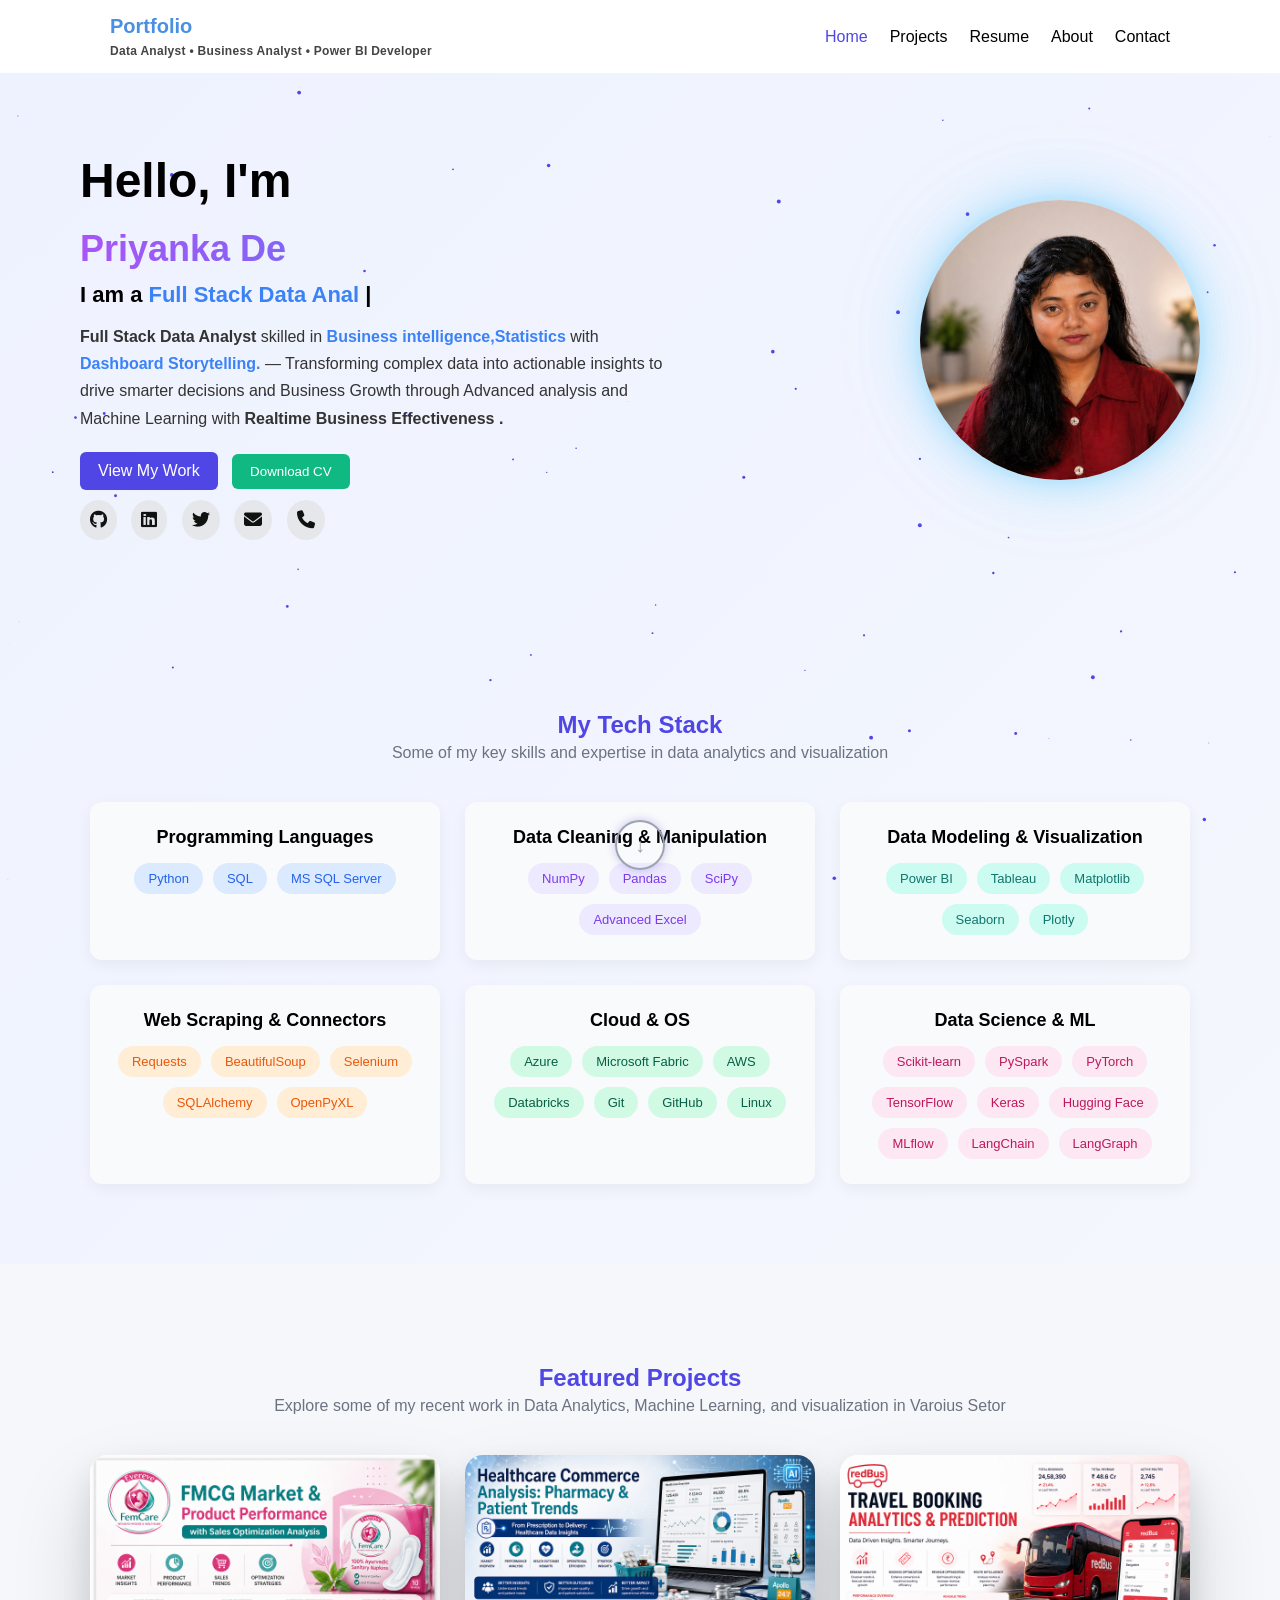
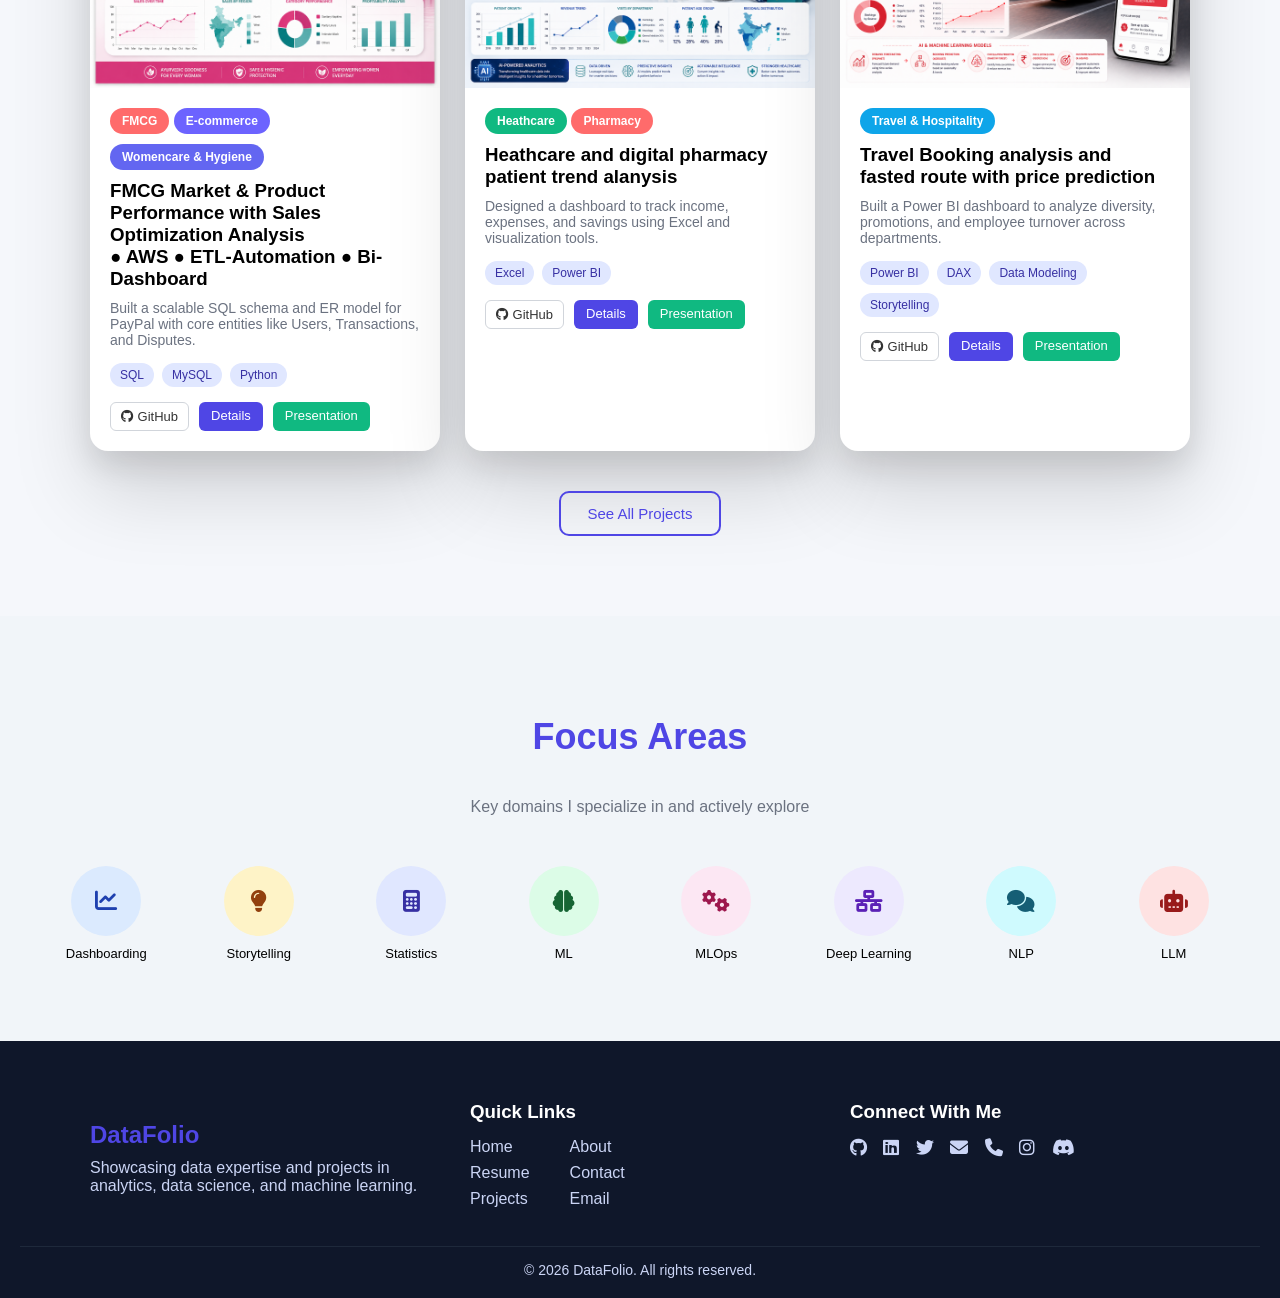
==== index.html @ 26c5b109 "Update index.html" ====
<!DOCTYPE html>
<html lang="en">
<head>
    <meta name="viewport" content="width=device-width, initial-scale=1.0">
    <meta charset="UTF-8">
    <title>Priyanka De-Portfolio | Full Stack Data Scientist</title>
    <link rel="stylesheet" href="css/style.css">
    <link rel="stylesheet" href="https://cdnjs.cloudflare.com/ajax/libs/font-awesome/6.5.0/css/all.min.css">
</head>
<body>
<canvas id="particles"></canvas>
<!-- Navbar -->
<nav>
  <div class="nav-container">
   <div class="logos">
      <h2 class="names">
        <!-- Priyanka De <span class="dash">–</span>  -->
          <span class="portfolio">Portfolio</span>
      </h2>
      <p class="roles">
        <b>Data Analyst • Business Analyst • Power BI Developer</b>
      </p>
    </div>
    <div class="menu-toggle" id="menu-toggle">☰</div>

    <ul>
      <li><a href="index.html">Home</a></li>
      <li><a href="projects.html">Projects</a></li>
      <li><a href="resume.html">Resume</a></li>
      <li><a href="about.html">About</a></li>
      <!-- <li><b>Blog</b></li> -->
      <li><a href="contact.html">Contact</a></li>
    </ul>
  </div>
</nav>

<!-- Hero Section -->
<section class="hero">
    
  <div class="hero-left">

    <h1>Hello, I'm</h1>

    <h2 class="name">Priyanka De</h2>

<h3>
  I am a 
  <span id="typed-role" class="highlight"></span>
  <span class="cursor">|</span>
</h3>

    <p class="desc">
        <strong>Full Stack Data Analyst</strong> skilled in 
        <span class="highlight">Business intelligence,Statistics</span> with 
        <span class="highlight">Dashboard Storytelling.</span> — 
        Transforming complex data into actionable insights to drive smarter decisions and Business Growth
        through Advanced analysis and Machine Learning with 
        <strong>Realtime Business Effectiveness .</strong>
    </p>
 



        <div class="buttons">
            <a href="projects.html" class="btns primary">
              View My Work
            </a>
            <!-- <button class="btn secondary">Contact Me</button> -->
            <button class="btn green">Download CV</button>
        </div>
        <div class="socials">
            <a href="#"><i class="fab fa-github"></i></a>
            <a href="#"><i class="fab fa-linkedin"></i></a>
           <a href="https://twitter.com/yourusername" target="_blank"><i class="fab fa-twitter"></i></a>
              <!-- Email -->
            <a href="mailto:pdecloud98@gmail.com,dataexplorepriyanka@gmail.com"><i class="fas fa-envelope"></i></a>

  <!-- Phone -->
            <a href="tel:+917063257272">
                <i class="fas fa-phone"></i>
            </a>
        </div>
  </div>

    <div class="right">
       <img src="images/ChatGPT Image Apr 22, 2026, 02_42_22 PM.png">
    </div>

</section>
  <a href="#next-section" class="scroll-btn">
    <span class="arrow">&#8595;</span>
  </a>
<section id="next-section">
    <!-- Your content -->
</section>



<section class="tech-section">

<h2 style="text-align: center; margin-bottom: 5px;">
  My Tech Stack
</h2>

<p style="text-align: center; color: #6b7280; margin-top: 0; margin-bottom: 40px;">
  Some of my key skills and expertise in data analytics and visualization
</p>
  <div class="tech-grid">

    <!-- 1 -->
    <div class="tech-card">
      <h3>Programming Languages</h3>
      <div class="tagsz blue">
        <span>Python</span>
        <span>SQL</span>
        <span>MS SQL Server</span>
      </div>
    </div>

    <!-- 2 -->
    <div class="tech-card">
      <h3>Data Cleaning & Manipulation</h3>
      <div class="tagsz purple">
        <span>NumPy</span>
        <span>Pandas</span>
        <span>SciPy</span>
        <span>Advanced Excel</span>
      </div>
    </div>

    <!-- 3 -->
    <div class="tech-card">
      <h3>Data Modeling & Visualization</h3>
      <div class="tagsz teal">
        <span>Power BI</span>
        <span>Tableau</span>
        <span>Matplotlib</span>
        <span>Seaborn</span>
        <span>Plotly</span>
      </div>
    </div>

    <!-- 4 -->
    <div class="tech-card">
      <h3>Web Scraping & Connectors</h3>
      <div class="tagsz orange">
        <span>Requests</span>
        <span>BeautifulSoup</span>
        <span>Selenium</span>
        <span>SQLAlchemy</span>
        <span>OpenPyXL</span>
      </div>
    </div>

    <!-- 5 -->
    <div class="tech-card">
      <h3>Cloud & OS</h3>
      <div class="tagsz cloud-tags">
        <span>Azure</span>
        <span>Microsoft Fabric</span>
        <span>AWS</span>
        <span>Databricks</span>
        <span>Git</span>
        <span>GitHub</span>
        <span>Linux</span>
      </div>
    </div>

    <!-- 6 -->
    <div class="tech-card">
      <h3>Data Science & ML</h3>
      <div class="tagsz pink">
        <span>Scikit-learn</span>
        <span>PySpark</span>
        <span>PyTorch</span>
        <span>TensorFlow</span>
        <span>Keras</span>
        <span>Hugging Face</span>
        <span>MLflow</span>
        <span>LangChain</span>
        <span>LangGraph</span>
      </div>
    </div>

  </div>
</section>

<!-- my projects section -->
<section class="projects">
    <h2 style="text-align: center; margin-bottom: 5px;">
     Featured Projects
    </h2>
    
    <p style="text-align: center; color: #6b7280; margin-top: 0; margin-bottom: 40px;">
      Explore some of my recent work in Data Analytics, Machine Learning, and visualization in Varoius Setor
    </p>

  <div class="project-grid">

    <!-- CARD 1 -->
    <div class="project-card">

      <!-- <img src="images/Project 1.png" alt="Project"> -->
        <div class="project-image">
          <img src="images/Project 1.png" alt="">
        </div>

      <div class="project-content">
           <div class="sector-tag fmcg">FMCG</div>
            <div class="sector-tag ecommerce">E-commerce</div>
              <div class="sector-tag telecom">Womencare & Hygiene</div>
        <h3>FMCG Market & Product Performance with Sales Optimization Analysis<br>● AWS ● ETL-Automation ● Bi-Dashboard </h3>
          

        <p>
          Built a scalable SQL schema and ER model for PayPal with core entities like Users, Transactions, and Disputes.
        </p>

        <div class="tagsS">
          <span>SQL</span>
          <span>MySQL</span>
          <span>Python</span>
        </div>

        <div class="project-buttons">
          <a href="#" class="btn-outline"><i class="fab fa-github"></i> GitHub</a>
          <a href="javascript:void(0)" 
               class="btn-primary"
               onclick="openModal(
                 'FMCG Market & Product Performance with Sales Optimization Analysis',
                 'images/Project 1.png',
                 'This Power BI dashboard analyzes workforce diversity, promotion trends, and turnover rates across departments, job levels, and gender groups. By visualizing key HR metrics, it enables leadership to uncover inclusion gaps, monitor progress, and make data-driven decisions. The dashboard supported strategic planning by identifying underrepresented groups and highlighting disparities in advancement and retention.',
                 ['SQL','MySQL','Python','Power BI','AWS'],
                 'https://github.com/yourlink',
                 'https://your-presentation-link'
               )">
               Details
          </a>
          <a href="#" class="btn-presentation">Presentation</a>
        </div>

      </div>
    </div>

    <!-- CARD 2 -->
    <div class="project-card">

      <!-- <img src="images/Project2.png" alt="Project"> -->
        <div class="project-image">
          <img src="images/Project2.png" alt="">
        </div>

      <div class="project-content">
           <div class="sector-tag healthcare">Heathcare</div>
              <div class="sector-tag fmcg">Pharmacy</div>
        <h3>Heathcare and digital pharmacy patient trend alanysis </h3>

        <p>
          Designed a dashboard to track income, expenses, and savings using Excel and visualization tools.
        </p>

        <div class="tagsS">
          <span>Excel</span>
          <span>Power BI</span>
        </div>

        <div class="project-buttons">
          <a href="#" class="btn-outline"><i class="fab fa-github"></i> GitHub</a>
            <a href="javascript:void(0)" 
               class="btn-primary"
               onclick="openModal(
                 'Heathcare and digital pharmacy patient trend alanysis ',
                 'images/Project2.png',
                 'This Power BI dashboard analyzes workforce diversity, promotion trends, and turnover rates across departments, job levels, and gender groups. By visualizing key HR metrics, it enables leadership to uncover inclusion gaps, monitor progress, and make data-driven decisions. The dashboard supported strategic planning by identifying underrepresented groups and highlighting disparities in advancement and retention.',
                 ['SQL','MySQL','Python','Power BI','AWS'],
                 'https://github.com/yourlink',
                 'https://your-presentation-link'
               )">
               Details
          </a>
          <a href="#" class="btn-presentation">Presentation</a>
        </div>

      </div>
    </div>
      <!-- ---Card-3---- -->
    <div class="project-card">

          <img src="images/project3.png" alt="HR Dashboard">

      <div class="project-content">
           <div class="sector-tag travel">Travel & Hospitality</div>
        <h3>Travel Booking analysis and fasted route with price prediction</h3>

        <p>
          Built a Power BI dashboard to analyze diversity, promotions, and employee turnover across departments.
        </p>

        <div class="tagsS">
          <span>Power BI</span>
          <span>DAX</span>
          <span>Data Modeling</span>
          <span>Storytelling</span>
        </div>

        <div class="project-buttons">
          <a href="#" class="btn-outline">
            <i class="fab fa-github"></i> GitHub
          </a>

            <a href="javascript:void(0)" 
               class="btn-primary"
               onclick="openModal(
                 'Travel Booking analysis and fasted route with price prediction',
                 'images/project3.png',
                 'This Power BI dashboard analyzes workforce diversity, promotion trends, and turnover rates across departments, job levels, and gender groups. By visualizing key HR metrics, it enables leadership to uncover inclusion gaps, monitor progress, and make data-driven decisions. The dashboard supported strategic planning by identifying underrepresented groups and highlighting disparities in advancement and retention.',
                 ['SQL','MySQL','Python','Power BI','AWS'],
                 'https://github.com/yourlink',
                 'https://your-presentation-link'
               )">
               Details
          </a>

          <a href="#" class="btn-presentation">
            Presentation
          </a>
        </div>

      </div>
    </div>
      <!-- ---CARD-4--- -->
  </div>
    <div class="see-all-container">
        <a href="projects.html" class="see-all-btn">
            See All Projects
        </a>
    </div>
</section>

<!-- INTEREST -->
<section class="focus">

  <h2 class="section-title">Focus Areas</h2>
  <p class="section-subtitle">
    Key domains I specialize in and actively explore
  </p>

  <div class="focus-grid">

    <div class="focus-item">
      <div class="circle c1"><i class="fas fa-chart-line"></i></div>
      <p>Dashboarding</p>
    </div>

    <div class="focus-item">
      <div class="circle c2"><i class="fas fa-lightbulb"></i></div>
      <p>Storytelling</p>
    </div>

    <div class="focus-item">
      <div class="circle c3"><i class="fas fa-calculator"></i></div>
      <p>Statistics</p>
    </div>

    <div class="focus-item">
      <div class="circle c4"><i class="fas fa-brain"></i></div>
      <p>ML</p>
    </div>

    <div class="focus-item">
      <div class="circle c5"><i class="fas fa-gears"></i></div>
      <p>MLOps</p>
    </div>

    <div class="focus-item">
      <div class="circle c6"><i class="fas fa-network-wired"></i></div>
      <p>Deep Learning</p>
    </div>

    <div class="focus-item">
      <div class="circle c7"><i class="fas fa-comments"></i></div>
      <p>NLP</p>
    </div>

    <div class="focus-item">
      <div class="circle c8"><i class="fas fa-robot"></i></div>
      <p>LLM</p>
    </div>

  </div>

</section>


<!-- footer -->
<footer class="footer">

  <div class="footer-container">

    <!-- LEFT -->
    <div class="footer-col">
      <h2 class="logo">DataFolio</h2>
      <p>
        Showcasing data expertise and projects in analytics,
        data science, and machine learning.
      </p>
    </div>

    <!-- MIDDLE (TWO-COLUMN QUICK LINKS) -->
    <div class="footer-col">
      <h3>Quick Links</h3>

      <div class="quick-grid">
        <!-- Column 1 -->
        <ul>
          <li><a href="index.html">Home</a></li>
          <li><a href="resume.html">Resume</a></li>
          <li><a href="projects.html">Projects</a></li>
        </ul>

        <!-- Column 2 -->
        <ul>
          <li><a href="about.html">About</a></li>
          <li><a href="contact.html">Contact</a></li>

          <!-- EMAIL (opens Gmail in browser) -->
          <li>
            <a href="https://mail.google.com/mail/?view=cm&to=pdecloud98@gmail.com,dataexplorepriyanka@gmail.com&su=Portfolio%20Inquiry&body=Hi%20Priyanka,"
               target="_blank">
              Email
            </a>
          </li>
        </ul>
      </div>
    </div>

    <!-- RIGHT -->
    <div class="footer-col">
      <h3>Connect With Me</h3>

      <div class="footer-socials">
        <a href="https://github.com/data98priyanka" target="_blank"><i class="fab fa-github"></i></a>
        <a href="https://www.linkedin.com/in/priyanka-de-711555289/" target="_blank"><i class="fab fa-linkedin"></i></a>
        <a href="#"><i class="fab fa-twitter"></i></a>

        <!-- Gmail (browser compose) -->
      <a href="mailto:pdecloud98@gmail.com,dataexplorepriyanka@gmail.com"><i class="fas fa-envelope"></i></a>

        <!-- Phone -->
        <a href="tel:+917063257272"><i class="fas fa-phone"></i></a>

        <a href="https://www.instagram.com/pdecloud98/" target="_blank"><i class="fab fa-instagram"></i></a>
        <a href="priyankade._51838" target="_blank"><i class="fab fa-discord"></i></a>
      </div>
    </div>

  </div>

  <div class="footer-bottom">
    <p>© 2026 DataFolio. All rights reserved.</p>
  </div>

</footer>
<!-- details section button connect -->
    <!-- PROJECT MODAL -->
<div id="projectModal" class="modal">

  <div class="modal-content">

    <div class="modal-header">
      <h2 id="modal-title">Project Title</h2>
      <button class="close-btn" onclick="closeModal()">×</button>
    </div>

    <img id="modal-image" src="" alt="project">

    <p id="modal-desc"></p>

    <h4>Technologies Used:</h4>
    <div id="modal-tech"></div>

    <div class="modal-buttons">
      <a id="modal-github" target="_blank" class="btn">GitHub</a>
      <a id="modal-presentation" target="_blank" class="btn green">Presentation</a>
    </div>

  </div>

</div>

    
<script src="js/script.js"></script>
</body>
</html>
---- css/style.css ----
body {
    margin: 0;
    font-family: Arial;
    background: #f5f7fb;
}

/* Navbar */
nav {
    width: 100%;
    background: white;
}

.nav-container {
    display: flex;
    align-items: center;
    justify-content: space-between;
    max-width: 1100px;
    margin: auto;
    padding: 15px 20px;
}

nav ul {
    display: flex;
    list-style: none;
    gap: 22px;
}

.logo {
    color: #4f46e5;
    font-weight: bold;
    margin-right: 30px; /* bring menu closer */
}
.roles {
  margin: 0;
  /* margin-top: 4px; */

  font-size: 12px;     /* bigger */
  color: #444;         /* darker than before */
  font-weight: 500;    /* slightly bold */

  letter-spacing: 0.3px;
}
.names {
  margin: 0;
  margin-bottom: 2px; 
  font-size: 20px;
  font-weight: 700;
  color: #0A66C2; /* LinkedIn-style professional blue */
}
.portfolio {
  color: #4A90E2;   /* lighter blue */
  font-weight: 700;
}
.dash {
  color: #999;
}

.logos {
  display: flex;
  flex-direction: column;
  justify-content: center;
  gap: 4px;
}
/* Hero */
.hero {
    display: flex;
    justify-content: space-between;
    align-items: center;
    padding: 80px;
}

/* Left */
.left h1 {
    font-size: 40px;
}

.name {
    color: #4f46e5;
}

.left p {
    max-width: 400px;
    color: gray;
}

/* Buttons */
.buttons {
    margin-top: 20px;
}

.btn {
    padding: 10px 18px;
    border-radius: 6px;
    border: none;
    margin-right: 10px;
    cursor: pointer;
}

.primary {
    background: #4f46e5;
    color: white;
}
.btns {
    padding: 10px 18px;
    border-radius: 6px;
    border: none;
    margin-right: 10px;
    cursor: pointer;
    text-decoration: none;   /* 🔥 remove underline */
    display: inline-block;
}

.primary {
    background: #4f46e5;
    color: white;
}
.secondary {
    border: 1px solid #4f46e5;
    background: transparent;
}

.green {
    background: #10b981;
    color: white;
}

/* Right Image */
.right img {
    width: 280px;
    border-radius: 50%;
    box-shadow:
        0 0 20px rgba(56, 189, 248, 0.25),
        0 0 40px rgba(56, 189, 248, 0.2),
        0 0 70px rgba(56, 189, 248, 0.15),
        0 0 100px rgba(56, 189, 248, 0.1);
}
/* RESPONSIVE */
@media (max-width: 768px) {
    .hero {
        flex-direction: column;
        text-align: center;
        padding: 40px;
    }

    .right img {
        width: 60px;
        margin-top: 30px;
    }

    nav {
        flex-direction: column;
        align-items: center;
    }

    nav ul {
        flex-wrap: wrap;
        justify-content: center;
    }
}
.socials {
    margin-top: 20px;
}

.socials a {
    margin-right: 10px;
    font-size: 18px;
    padding: 10px;
    border-radius: 50%;
    background: #e5e7eb;
    color: #333;
    transition: 0.3s;
}

.socials a:hover {
    background: #4f46e5;
    color: white;
}
/* Scroll Button */
.scroll-btn {
    position: absolute;
    bottom: 30px;
    left: 50%;
    transform: translateX(-50%);
    width: 50px;
    height: 50px;
    border: 2px solid #9ca3af;
    border-radius: 50%;
    display: flex;
    align-items: center;
    justify-content: center;
    text-decoration: none;
}

/* Arrow */
.arrow {
    font-size: 20px;
    color: #9ca3af;
    animation: bounce 1.5s infinite;
}

/* Bounce Animation */
@keyframes bounce {
    0%, 100% {
        transform: translateY(0);
    }
    50% {
        transform: translateY(8px);
    }
}

/* Hover Effect (Premium Touch) */
.scroll-btn:hover {
    border-color: #4f46e5;
}

.scroll-btn:hover .arrow {
    color: #4f46e5;
}
html {
    scroll-behavior: smooth;
}
.scroll-btn {
    box-shadow: 0 0 10px rgba(79, 70, 229, 0.3);
}

.scroll-btn:hover {
    box-shadow: 0 0 20px rgba(79, 70, 229, 0.7);
}
#particles {
    position: fixed;
    width: 100%;
    height: 100%;
    z-index: -1;
    top: 0;
    left: 0;
}
/* .right img {
    width: 280px;
    border-radius: 50%;
    box-shadow: 
        0 0 20px #4f46e5,
        0 0 40px #4f46e5,
        0 0 60px #4f46e5;
    transition: 0.3s;
} */

.right img:hover {
    transform: scale(1.05);
}
/* nav ul li {
    cursor: pointer;
    position: relative;
}

nav ul li:hover {
    color: #4f46e5;
}

nav ul li::after {
    content: "";
    position: absolute;
    width: 0;
    height: 2px;
    background: #4f46e5;
    bottom: -5px;
    left: 0;
    transition: 0.3s;
}

nav ul li:hover::after {
    width: 100%;
} */


/* RESET LINK STYLE */
nav ul li a {
    text-decoration: none;   /* remove underline */
    color: black;            /* default black */
    font-weight: 500;
    transition: 0.3s;
    position: relative;
}

/* HOVER COLOR */
nav ul li a:hover {
    color: #4f46e5;
}

/* UNDERLINE ANIMATION */
nav ul li a::after {
    content: "";
    position: absolute;
    width: 0;
    height: 2px;
    background: #4f46e5;
    bottom: -5px;
    left: 0;
    transition: 0.3s;
}

nav ul li a:hover::after {
    width: 100%;
}
nav ul li a.active {
    color: #4f46e5;
}




.highlight {
    color: #4f46e5;
    font-weight: bold;
}



.hero-left {
    max-width: 600px;
    font-family: 'Poppins', sans-serif;
}

/* Hello text */
.hero-left h1 {
    font-size: 48px;
    font-weight: 700;
    margin-bottom: 8px;
}

/* Name Gradient */
.name {
    font-size: 36px;
    font-weight: 700;
    background: linear-gradient(90deg, #a855f7, #3b82f6);
    -webkit-background-clip: text;
    -webkit-text-fill-color: transparent;
    margin-bottom: 12px;
}

/* Typing line */
.hero-left h3 {
    font-size: 22px;
   margin-top: 4px;
}

/* Highlight text */
.highlight {
    color: #3b82f6;
    font-weight: 600;
}

/* Description */
.desc {
    margin-top: 15px;
    line-height: 1.7;
    color: #333;
}

/* Skills line */
.skills {
    margin-top: 15px;
    color: #22d3ee;
    font-weight: 600;
}
/* Scroll Button */
.scroll-btn {
    position: absolute;
    bottom: 30px;
    left: 50%;
    transform: translateX(-50%);
    width: 50px;
    height: 50px;
    border: 2px solid #9ca3af;
    border-radius: 50%;
    display: flex;
    align-items: center;
    justify-content: center;
    text-decoration: none;
}

/* Arrow */
.arrow {
    font-size: 20px;
    color: #9ca3af;
    animation: bounce 1.5s infinite;
}

/* Bounce Animation */
@keyframes bounce {
    0%, 100% {
        transform: translateY(0);
    }
    50% {
        transform: translateY(8px);
    }
}

/* Hover Effect (Premium Touch) */
.scroll-btn:hover {
    border-color: #4f46e5;
}

.scroll-btn:hover .arrow {
    color: #4f46e5;
}
html {
    scroll-behavior: smooth;
}
.scroll-btn {
    box-shadow: 0 0 10px rgba(79, 70, 229, 0.3);
}

.scroll-btn:hover {
    box-shadow: 0 0 20px rgba(79, 70, 229, 0.7);
}





.menu-toggle {
    display: none;
    font-size: 24px;
    cursor: pointer;
}
@media (max-width: 768px) {

    nav {
        justify-content: space-between;
    }

    nav ul {
        position: absolute;
        top: 60px;
        right: 0;
        background: white;
        flex-direction: column;
        width: 200px;
        display: none;
        padding: 20px;
        box-shadow: 0 5px 15px rgba(0,0,0,0.1);
    }

    nav ul.active {
        display: flex;
    }

    .menu-toggle {
        display: block;
    }
}

/* responsive page  */
@media (max-width: 768px) {
    .scroll-btn {
        display: none;
    }
}
@media (max-width: 768px) {
    .right img {
        width: 180px;   /* bigger */
        margin: 20px auto;
        display: block;
    }
}
@media (max-width: 768px) {
    .hero {
        flex-direction: column;
    }

    .right {
        order: -1;   /* THIS moves image to top */
    }
}
@media (max-width: 768px) {
    .hero-left {
        text-align: center;
    }
}


/* my tech stack section */

.tech-section {
    padding: 80px 20px;
    text-align: center;
}

.tech-title {
    font-size: 32px;
    font-weight: 700;
    margin-bottom: 40px;
}

/* GRID */
.tech-grid {
    display: grid;
    grid-template-columns: repeat(3, 1fr);
    gap: 25px;
    max-width: 1100px;
    margin: auto;
}

/* CARD */
.tech-card {
    background: #f9fafb;
    padding: 25px;
    border-radius: 12px;
    text-align: center;
    box-shadow: 0 5px 15px rgba(0,0,0,0.05);
}

.tech-card h3 {
    margin-bottom: 15px;
    font-size: 18px;
}

/* TAGS */
/* TAG CONTAINER */
.tagsz {
    display: flex;
    flex-wrap: wrap;
    gap: 10px;
    justify-content: center;   /* center align */
}

/* TAG ITEM (THIS IS THE MAIN FIX) */
.tagsz span {
    display: inline-block;     /* IMPORTANT */
    padding: 8px 14px;         /* better size */
    border-radius: 50px;       /* pill shape */
    font-size: 13px;
    font-weight: 500;
    white-space: nowrap;       /* prevent breaking */
    transition: 0.2s ease;
}

/* HOVER EFFECT (premium feel) */
.tagsz span:hover {
    transform: translateY(-2px);
}
.tagsz.blue span { background: #dbeafe; color: #2563eb; }
.tagsz.purple span { background: #ede9fe; color: #7c3aed; }
.tagsz.teal span { background: #ccfbf1; color: #0f766e; }
.tagsz.orange span { background: #ffedd5; color: #ea580c; }
.tagsz.pink span { background: #fce7f3; color: #be185d; }
.tagsz.cloud-tags span { background: #d1fae5; color: #065f46; }

/* RESPONSIVE */
@media (max-width: 992px) {
    .tech-grid {
        grid-template-columns: repeat(2, 1fr);
    }
}

@media (max-width: 600px) {
    .tech-grid {
        grid-template-columns: 1fr;
    }

    .tech-card {
        text-align: center;
    }
}





/* project section */
.projects {
    padding: 80px 20px;
    background: #f5f7fb;
}

.project-grid {
    display: grid;
    grid-template-columns: repeat(3, 1fr);
    row-gap: 40px;       /* vertical space */
    column-gap: 25px;    /* horizontal space */
    max-width: 1100px;
    margin: auto;
}

/* CARD */
.project-card {
    background: white;
    /* border-radius: 12px; */
    border-radius: 18px; /* smoother & modern */
       /* box-shadow:
        0 12px 25px rgba(0, 0, 0, 0.08),
        0 30px 60px rgba(0, 0, 0, 0.12); */
      box-shadow:
        0 15px 30px rgba(0, 0, 0, 0.10),
        0 40px 80px rgba(0, 0, 0, 0.15);

    transition: all 0.3s ease;
}

.project-card:hover {
    transform: translateY(-6px);
}

/* IMAGE */
/* .project-card img {
    width: 100%;
    height: 180px;
    object-fit: cover;
} */
/* .project-card img {
    width: 100%;
    height: auto;
    object-fit: contain;
    background: #fff;
} */
.project-card img {
    width: 100%;
    height: auto;
    display: block;
       border-top-left-radius: 18px;
    border-top-right-radius: 18px;
}
/* .project-image {
    width: 100%;
    height: 200px;
    display: flex;
    align-items: center;
    justify-content: center;
    background: #f9fafb;
}

.project-image img {
    max-width: 100%;
    max-height: 100%;
    object-fit: contain;
} */
.project-image {
    width: 100%;
}

.project-image img {
    width: 100%;
    height: auto;
    display: block;
}

/* CONTENT */
.project-content {
    padding: 20px;
}

.project-content h3 {
    margin-bottom: 10px;
}

.project-content p {
    font-size: 14px;
    color: #6b7280;
    margin-bottom: 15px;
}

/* TAGS */
.tagsS {
    display: flex;
    flex-wrap: wrap;
    gap: 8px;
    margin-bottom: 15px;
}

.tagsS span {
    background: #e0e7ff;
    color: #3730a3;
    padding: 5px 10px;
    border-radius: 12px;
    font-size: 12px;
}

/* BUTTONS */
.project-buttons {
    display: flex;
    gap: 10px;
}

/* GitHub */
.btn-outline {
    border: 1px solid #d1d5db;
    padding: 6px 10px;
    border-radius: 6px;
    font-size: 13px;
    text-decoration: none;
    color: #333;
}

/* Details */
.btn-primary {
    background: #4f46e5;
    color: white;
    padding: 6px 12px;
    border-radius: 6px;
    font-size: 13px;
    text-decoration: none;
}

/* Presentation */
.btn-presentation {
    background: #10b981;
    color: white;
    padding: 6px 12px;
    border-radius: 6px;
    font-size: 13px;
    text-decoration: none;
}

/* HOVER */
.btn-outline:hover { background: #f3f4f6; }
.btn-primary:hover { background: #4338ca; }
.btn-presentation:hover { background: #059669; }

@media (max-width: 992px) {
    .project-grid {
        grid-template-columns: repeat(2, 1fr);
    }
}

@media (max-width: 600px) {
    .project-grid {
        grid-template-columns: 1fr;
    }
}

/* see more project */
/* Container */
.see-all-container {
    text-align: center;
    margin-top: 40px;
}

/* Button */
.see-all-btn {
    display: inline-block;
    padding: 12px 26px;
    border: 2px solid #4f46e5;
    color: #4f46e5;
    text-decoration: none;
    font-size: 15px;
    border-radius: 10px;
    transition: 0.3s ease;
}

/* Hover */
.see-all-btn:hover {
    background: #4f46e5;
    color: white;
    transform: translateY(-2px);
}
@media (max-width: 600px) {

    .see-all-btn {
        padding: 10px 20px;
        font-size: 14px;
    }

}

/* INTEREST SECTION */
.focus {
    padding: 80px 20px;
    text-align: center;
    background: #f1f5f9; /* softer than white */
}

.section-title {
    font-size: 32px;
    font-weight: 700;
}

.section-subtitle {
    color: #6b7280;
    margin-bottom: 50px;
}

/* 8 IN ONE ROW */
.focus-grid {
    display: grid;
    grid-template-columns: repeat(8, 1fr);
    gap: 20px;
    max-width: 1200px;
    margin: auto;
}

/* ITEM */
.focus-item {
    display: flex;
    flex-direction: column;
    align-items: center;
    gap: 10px;
}

/* BASE CIRCLE */
.circle {
    width: 70px;
    height: 70px;
    border-radius: 50%;

    display: flex;
    align-items: center;
    justify-content: center;

    font-size: 22px;

    transition: 0.3s ease;
}

/* 🎨 SOFT COLOR VARIATIONS */
.c1 { background: #dbeafe; color: #1e40af; }
.c2 { background: #fef3c7; color: #92400e; }
.c3 { background: #e0e7ff; color: #3730a3; }
.c4 { background: #dcfce7; color: #166534; }
.c5 { background: #fce7f3; color: #9d174d; }
.c6 { background: #ede9fe; color: #5b21b6; }
.c7 { background: #cffafe; color: #155e75; }
.c8 { background: #fee2e2; color: #991b1b; }

/* TEXT */
.focus-item p {
    font-size: 13px;
    font-weight: 500;
}

/* HOVER */
.circle:hover {
    transform: translateY(-5px) scale(1.05);

    box-shadow: 0 10px 25px rgba(0,0,0,0.12);
}

@media (max-width: 1100px) {
    .focus-grid {
        grid-template-columns: repeat(4, 1fr);
    }
}

@media (max-width: 600px) {
    .focus-grid {
        grid-template-columns: repeat(2, 1fr);
    }
}



/* footer */
.footer {
    background: #0f172a;
    color: #cbd5f5;
    padding: 60px 20px 20px;
}

.footer-container {
    display: flex;
    justify-content: space-between;
    max-width: 1100px;
    margin: auto;
    gap: 40px;
}

/* COLUMN */
.footer-col {
    flex: 1;
}

.logo {
    color: #4f46e5;
    margin-bottom: 10px;
}

.footer-col h3 {
    margin-bottom: 15px;
    color: white;
}

/* QUICK LINKS GRID (2 columns) */
.quick-grid {
    display: flex;
    gap: 40px;
}

.quick-grid ul {
    list-style: none;
    padding: 0;
}

.quick-grid li {
    margin-bottom: 8px;
}

.quick-grid a {
    text-decoration: none;
    color: #cbd5f5;
    transition: 0.3s;
}

.quick-grid a:hover {
    color: #4f46e5;
}

/* SOCIAL ICONS */
.footer-socials a {
    margin-right: 12px;
    font-size: 18px;
    color: #cbd5f5;
    transition: 0.3s;
}

.footer-socials a:hover {
    color: #4f46e5;
}

/* BOTTOM */
.footer-bottom {
    border-top: 1px solid #1e293b;
    margin-top: 30px;
    padding-top: 15px;
    text-align: center;
    font-size: 14px;
}
@media (max-width: 768px) {

    .footer-container {
        flex-direction: column;
        text-align: center;
    }

    .quick-grid {
        justify-content: center;
    }
}

/* details buton */
/* OVERLAY */
.modal {
    display: none;
    position: fixed;
    z-index: 999;
    inset: 0;
    background: rgba(0, 0, 0, 0.6);

    justify-content: center;
    align-items: center;
}

/* CONTENT */
.modal-content {
    background: #ffffff;
    width: 90%;
    max-width: 720px;
    max-height: 90vh;
    overflow-y: auto;

    padding: 20px;
    border-radius: 14px;

    box-shadow: 0 25px 70px rgba(0,0,0,0.3);

    animation: popup 0.3s ease;
}

/* HEADER */
.modal-header {
    display: flex;
    justify-content: space-between;
    align-items: center;
}

/* CLOSE BUTTON (PRO STYLE) */
.close-btn {
    width: 35px;
    height: 35px;
    border-radius: 50%;
    border: none;

    background: #e5e7eb;
    color: #333;

    font-size: 20px;
    cursor: pointer;

    transition: 0.3s;
}

.close-btn:hover {
    background: #4f46e5;
    color: white;
}

/* IMAGE */
.modal-content img {
    width: 100%;
    border-radius: 10px;
    margin: 15px 0;
}

/* DESCRIPTION */
#modal-desc {
    color: #4b5563;
    line-height: 1.6;
}

/* TECH TAGS */
#modal-tech span {
    display: inline-block;
    background: #e0e7ff;
    color: #4f46e5;
    padding: 6px 10px;
    margin: 5px;
    border-radius: 6px;
    font-size: 12px;
}

/* BUTTONS */
.modal-buttons {
    margin-top: 15px;
}

.modal-buttons .btn {
    padding: 10px 18px;
    border-radius: 6px;
    background: #4f46e5;
    color: white;
    text-decoration: none;
    margin-right: 10px;
}

.modal-buttons .green {
    background: #10b981;
}

/* ANIMATION */
@keyframes popup {
    from {
        transform: scale(0.9);
        opacity: 0;
    }
    to {
        transform: scale(1);
        opacity: 1;
    }
}
/* resposive */
@media (max-width: 600px) {

    .modal-content {
        width: 95%;
        padding: 15px;
    }

    .modal-header h2 {
        font-size: 18px;
    }

    .close-btn {
        width: 30px;
        height: 30px;
        font-size: 18px;
    }
}

/* project industry and skill botton */
/* SECTION WRAPPER */
.filter-section {
    max-width: 1100px;
    margin: 30px auto 20px;
    padding: 0 20px;
}

/* ROW STYLE */
.filter-row {
    display: flex;
    flex-wrap: wrap;
    gap: 12px;
    justify-content: center;
    margin-bottom: 15px;
}

/* BUTTON BASE */
.filter-row button {
    padding: 8px 16px;
    border-radius: 20px;
    border: none;
    font-size: 14px;
    cursor: pointer;
    transition: 0.3s;
    font-weight: 500;
}

/* INDUSTRY STYLE (Purple Theme) */
.filter-row.industry button {
    background: rgba(124, 58, 237, 0.1);
    color: #7c3aed;
}

.filter-row.industry button:hover {
    background: #7c3aed;
    color: white;
}

/* SKILL STYLE (Blue/Teal Theme) */
.filter-row.skills button {
    background: rgba(20, 184, 166, 0.1);
    color: #0ea5a4;
}

.filter-row.skills button:hover {
    background: #0ea5a4;
    color: white;
}

/* ACTIVE STATE (optional for future filtering) */
.filter-row button.active {
    background: #111827;
    color: white;
}
/* responsive */
@media (max-width: 768px) {
    .filter-row {
        justify-content: flex-start;
        overflow-x: auto;
        padding-bottom: 10px;
    }

    .filter-row::-webkit-scrollbar {
        display: none;
    }

    .filter-row button {
        flex: 0 0 auto;
    }
}


/* <project grid for project page > */
.mb-20 {
    margin-bottom: 20px;
}
@media (max-width: 768px) {
    .mb-20 {
        margin-bottom: 20px;
    }
}

/* resume */
.resume {
    padding: 60px 20px;
    background: #f5f7fb;
}

.resume-header {
    text-align: center;
    margin-bottom: 40px;
}

.resume-header h1 span {
    color: #4f46e5;
}

.download-btn {
    display: inline-block;
    margin-top: 15px;
    background: #4f46e5;
    color: white;
    padding: 10px 18px;
    border-radius: 6px;
    text-decoration: none;
}

.resume-container {
    display: grid;
    grid-template-columns: 1fr 2fr;
    gap: 30px;
    max-width: 1100px;
    margin: auto;
}

/* Cards */
.card {
    background: white;
    padding: 20px;
    border-radius: 12px;
    margin-bottom: 20px;
    box-shadow: 0 8px 20px rgba(0,0,0,0.05);
}

/* Headings */
h2 {
    margin: 20px 0 10px;
    color: #4f46e5;
}

/* Tags */
.tags {
    display: flex;
    flex-wrap: wrap;
    gap: 8px;
    margin-bottom: 10px;
}

.tags span {
    background: #e0e7ff;
    color: #4f46e5;
    padding: 5px 10px;
    border-radius: 20px;
    font-size: 12px;
}
@media (max-width: 768px) {
    .resume-container {
        grid-template-columns: 1fr;
    }

    .resume-header h1 {
        font-size: 26px;
    }
}



/* about sec */


/* /* ABOUT */
.about-section {
    padding: 80px 20px;
}

.section-title {
    text-align: center;
    font-size: 36px;
    margin-bottom: 40px;
}

.section-title span {
    color: #4f46e5;
}

.about-container {
    display: grid;
    grid-template-columns: 1fr 1.5fr;
    gap: 40px;
    max-width: 1100px;
    margin: auto;
}

.about-img img {
    width: 100%;
    border-radius: 15px;
    box-shadow: 0 10px 30px rgba(0,0,0,0.1);
}

.about-text h3 {
    margin-bottom: 10px;
}

.about-text p {
    color: #555;
    line-height: 1.7;
    margin-bottom: 12px;.journey {
    padding: 80px 20px;
}

.timeline {
    max-width: 800px;
    margin: auto;
}

.timeline-item {
    display: flex;
    gap: 20px;
    margin-bottom: 30px;
}

.year {
    width: 60px;
    height: 60px;
    display: flex;
    align-items: center;
    justify-content: center;
    border-radius: 50%;
    color: white;
}

.blue { background: #4f46e5; }
.purple { background: #8b5cf6; }
.green { background: #10b981; }

@media (max-width: 768px) {

    .about-container {
        grid-template-columns: 1fr;
    }

    .about-extra {
        flex-direction: column;
    }

    .timeline-item {
        flex-direction: column;
        align-items: center;
        text-align: center;
    }
}
}

/* MINI SECTION */
.about-extra {
    display: flex;
    gap: 40px;
    margin-top: 20px;
}

/* contact page  */
* {
  margin: 0;
  padding: 0;
  box-sizing: border-box;
  font-family: "Segoe UI", sans-serif;
}

body {
  background: linear-gradient(135deg, #eef2ff, #f8fafc);
  min-height: 100vh;
}

/* HEADER */
.contact-header {
  text-align: center;
  margin-bottom: 40px;
}

.contact-header h1 {
  font-size: 42px;
}

.contact-header span {
  color: #4f46e5;
}

.contact-header p {
  color: #6b7280;
}

/* CONTAINER */
.contact-section {
  padding: 60px 20px;
}

.contact-container {
  display: grid;
  grid-template-columns: 1fr 1fr;
  gap: 30px;
  max-width: 1000px;
  margin: auto;
}

/* LEFT SIDE */
.contact-info {
  background: white;
  padding: 30px;
  border-radius: 12px;
  box-shadow: 0 10px 25px rgba(0,0,0,0.08);
}

.contact-info h3 {
  margin-bottom: 20px;
}

.info-box {
  display: flex;
  gap: 15px;
  margin-bottom: 20px;
}

.info-box i {
  font-size: 18px;
  color: #4f46e5;
}

.info-box p {
  font-weight: bold;
}

.info-box span {
  display: block;
  font-size: 14px;
  color: #6b7280;
}

.socials a {
  margin-right: 10px;
  font-size: 18px;
  color: #111;
}

/* FORM */
.contact-form {
  background: white;
  padding: 30px;
  border-radius: 12px;
  box-shadow: 0 10px 25px rgba(0,0,0,0.08);
}

.contact-form h3 {
  margin-bottom: 20px;
}

.form-row {
  display: flex;
  gap: 10px;
}

input, textarea {
  width: 100%;
  padding: 12px;
  margin-bottom: 15px;
  border: 1px solid #ddd;
  border-radius: 6px;
}

textarea {
  height: 120px;
}

.contact-btn {
  width: 100%;
  background: #4f46e5;
  color: white;
  padding: 12px;
  border: none;
  border-radius: 6px;
  cursor: pointer;
}

.contact-btn:hover {
  background: #4338ca;
}
/* RESPONSIVE */
@media(max-width: 768px) {
  .contact-container {
    grid-template-columns: 1fr;
  }

  .form-row {
    flex-direction: column;
  }
}
.contact-info:hover,
.contact-form:hover {
  transform: translateY(-5px);
  transition: 0.3s;
}

/* project button selection  */
.filter-btn.active {
  background: linear-gradient(135deg, #6c63ff, #8a84ff);
  color: white;
  transform: scale(1.05);
}
.sector-tag {
  display: inline-block;
  padding: 6px 12px;
  border-radius: 20px;
  font-size: 12px;
  font-weight: 600;
  margin-bottom: 10px;
  color: white;
}
/* INDUSTRY COLORS */

.fmcg {
  background: #ff6b6b;
}

.ecommerce {
  background: #6c63ff;
}

.realestate {
  background: #f59e0b;
}

.healthcare {
  background: #10b981;
}

.travel {
  background: #0ea5e9;
}

.media {
  background: #ec4899;
}

.telecom {
  background: #6366f1;
}

.bfsi {
  background: #14b8a6;
}

.edtech {
  background: #8b5cf6;
}

/* 🔥 NEW SECTOR */
.fashion {
  background: #e11d48;  /* premium pink/red */
}
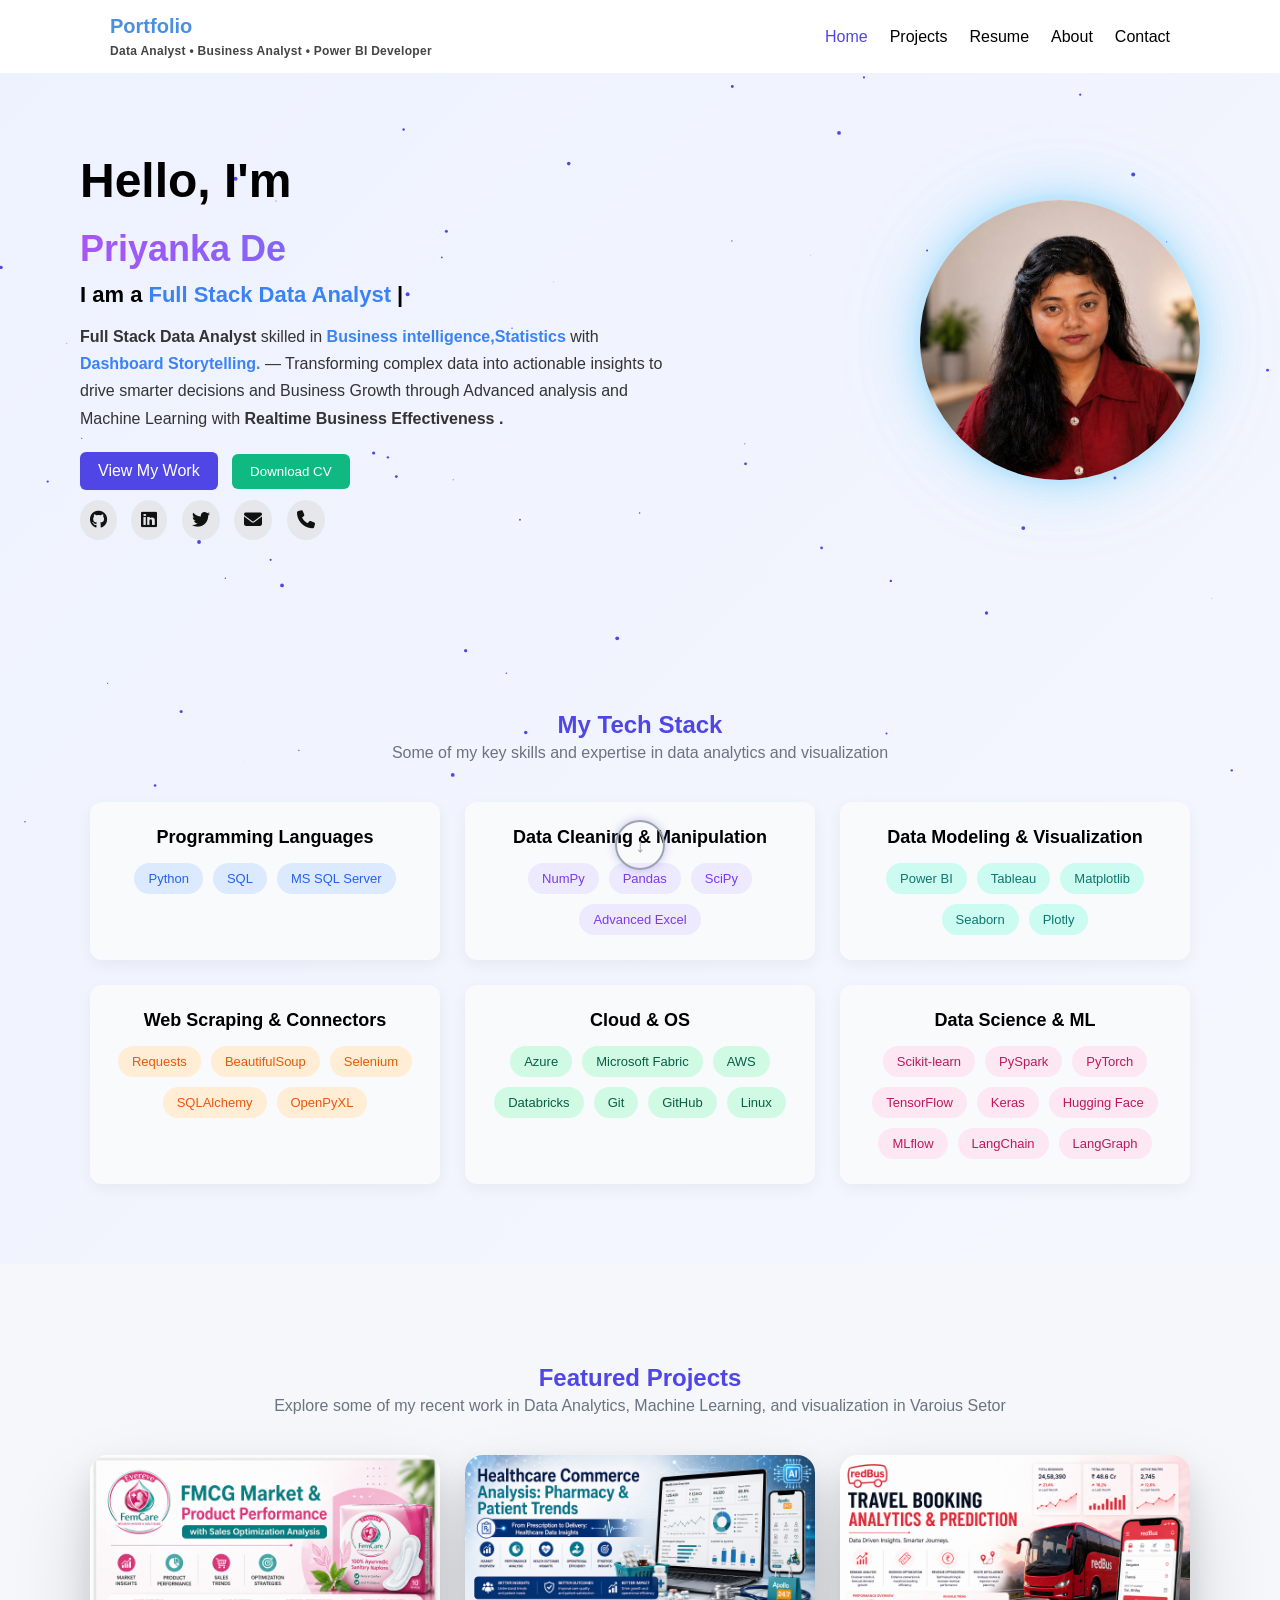
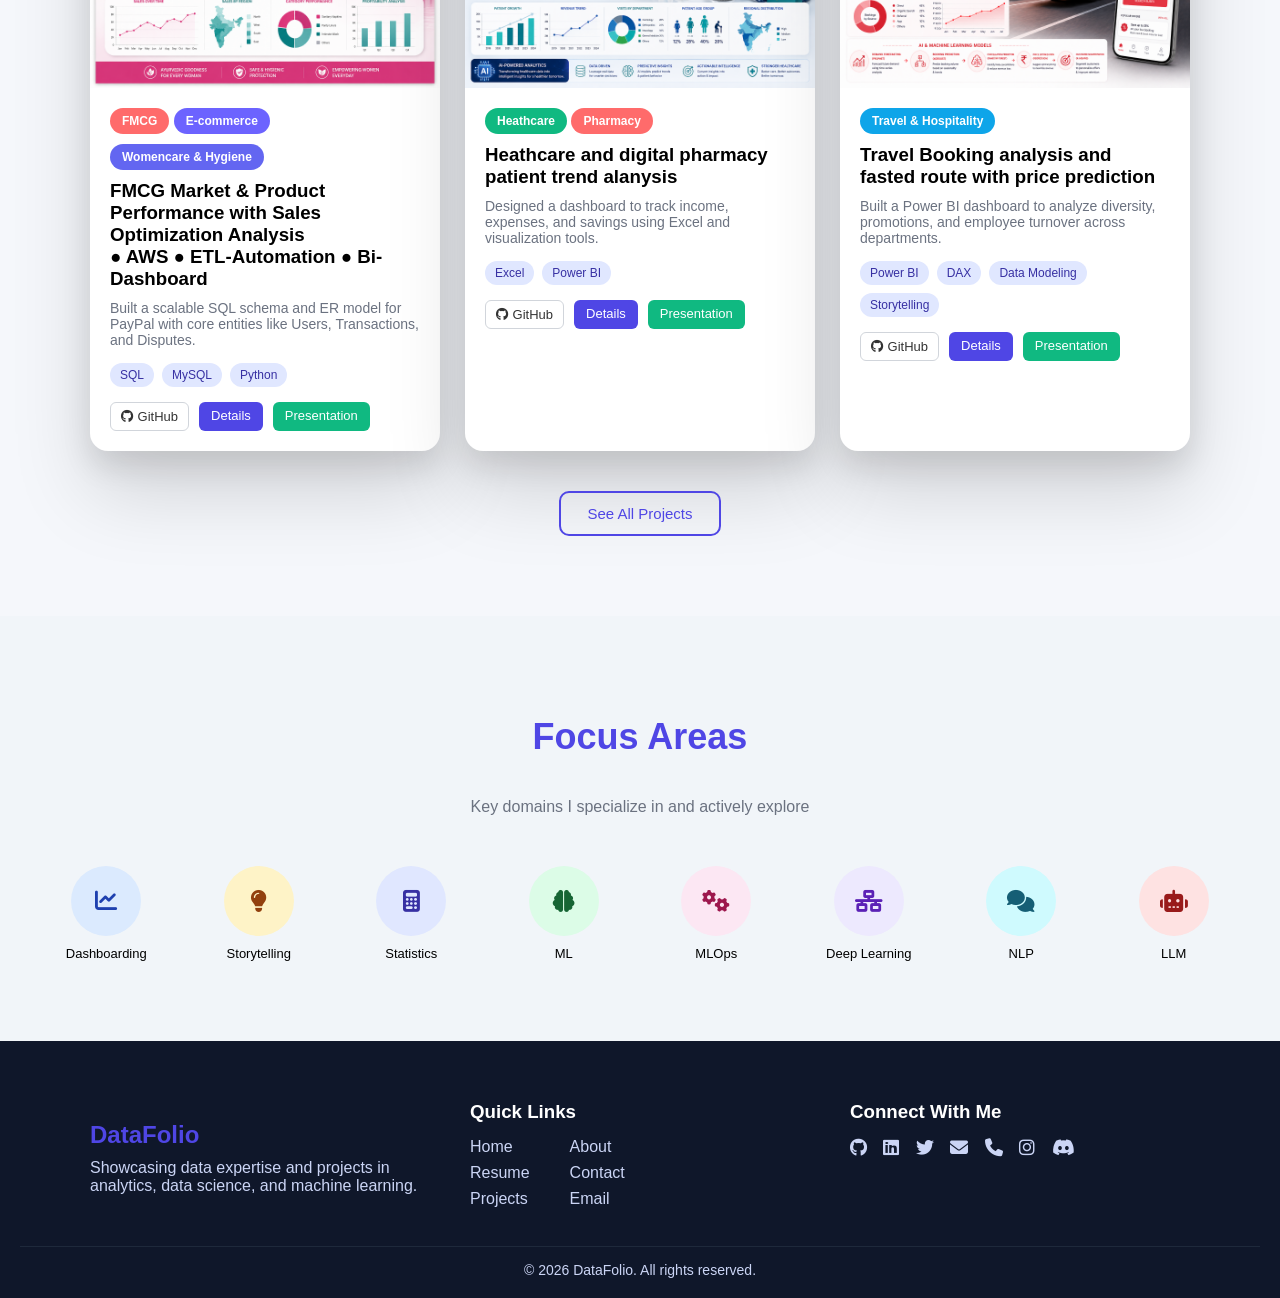
==== commit 6a792b11: "Update index.html" ====
--- a/index.html
+++ b/index.html
@@ -25,7 +25,8 @@
 
     <ul>
       <li><a href="index.html">Home</a></li>
-      <li><a href="projects.html">Projects</a></li>
+      <!-- <li><a href="projects.html">Projects</a></li> -->
+      <li><a href="project_1.html">Projects</a></li>
       <li><a href="resume.html">Resume</a></li>
       <li><a href="about.html">About</a></li>
       <!-- <li><b>Blog</b></li> -->
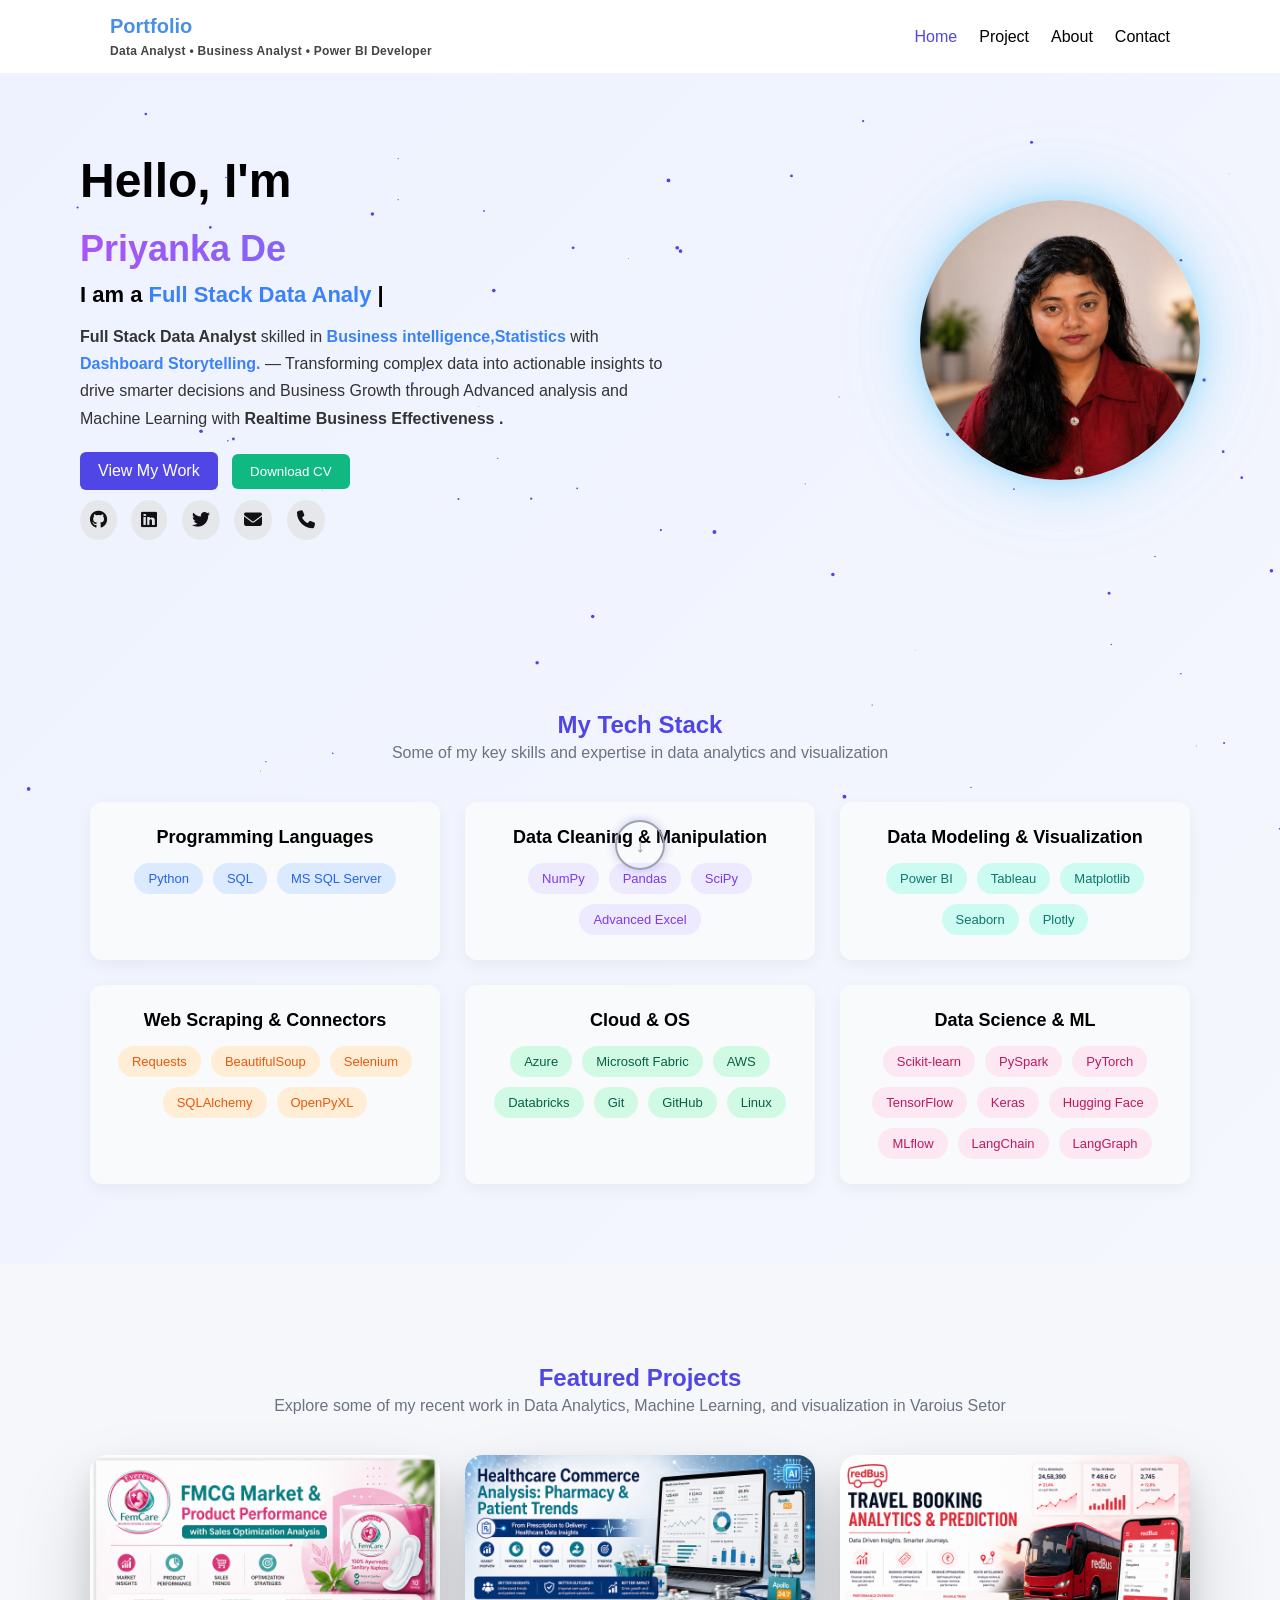
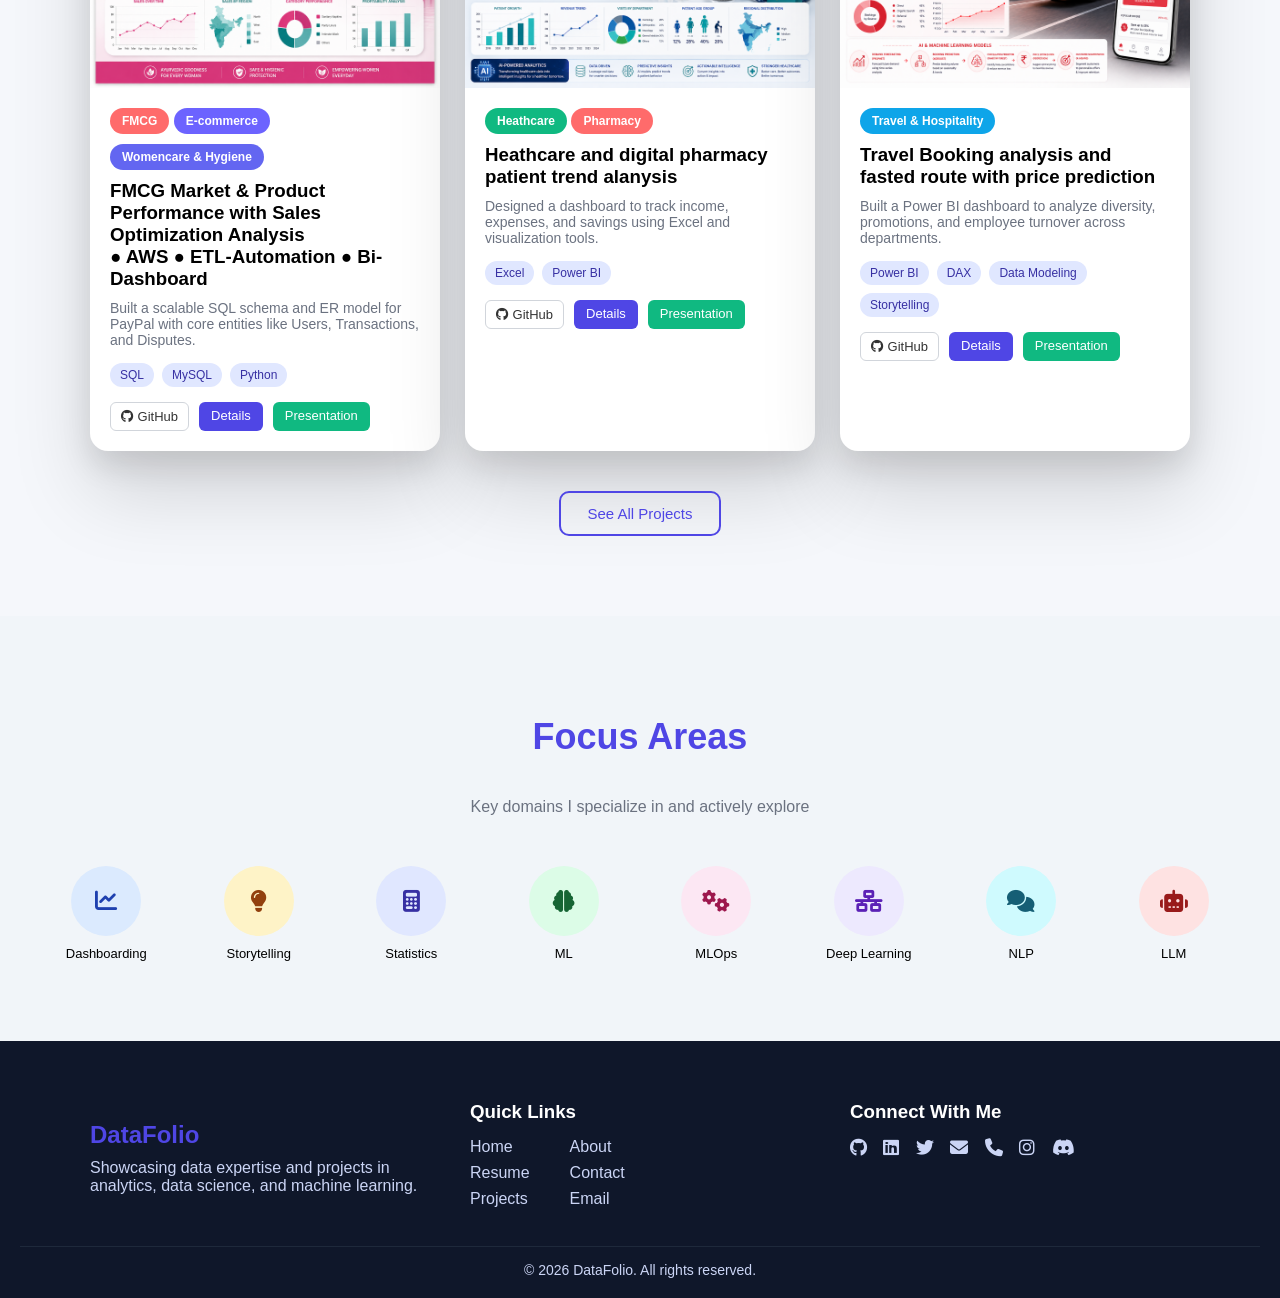
==== commit cbaab888: "Update index.html" ====
--- a/index.html
+++ b/index.html
@@ -26,8 +26,8 @@
     <ul>
       <li><a href="index.html">Home</a></li>
       <!-- <li><a href="projects.html">Projects</a></li> -->
-      <li><a href="project_1.html">Projects</a></li>
-      <li><a href="resume.html">Resume</a></li>
+      <li><a href="project_1.html">Project</a></li>
+      <!-- <li><a href="resume.html">Resume</a></li> -->
       <li><a href="about.html">About</a></li>
       <!-- <li><b>Blog</b></li> -->
       <li><a href="contact.html">Contact</a></li>
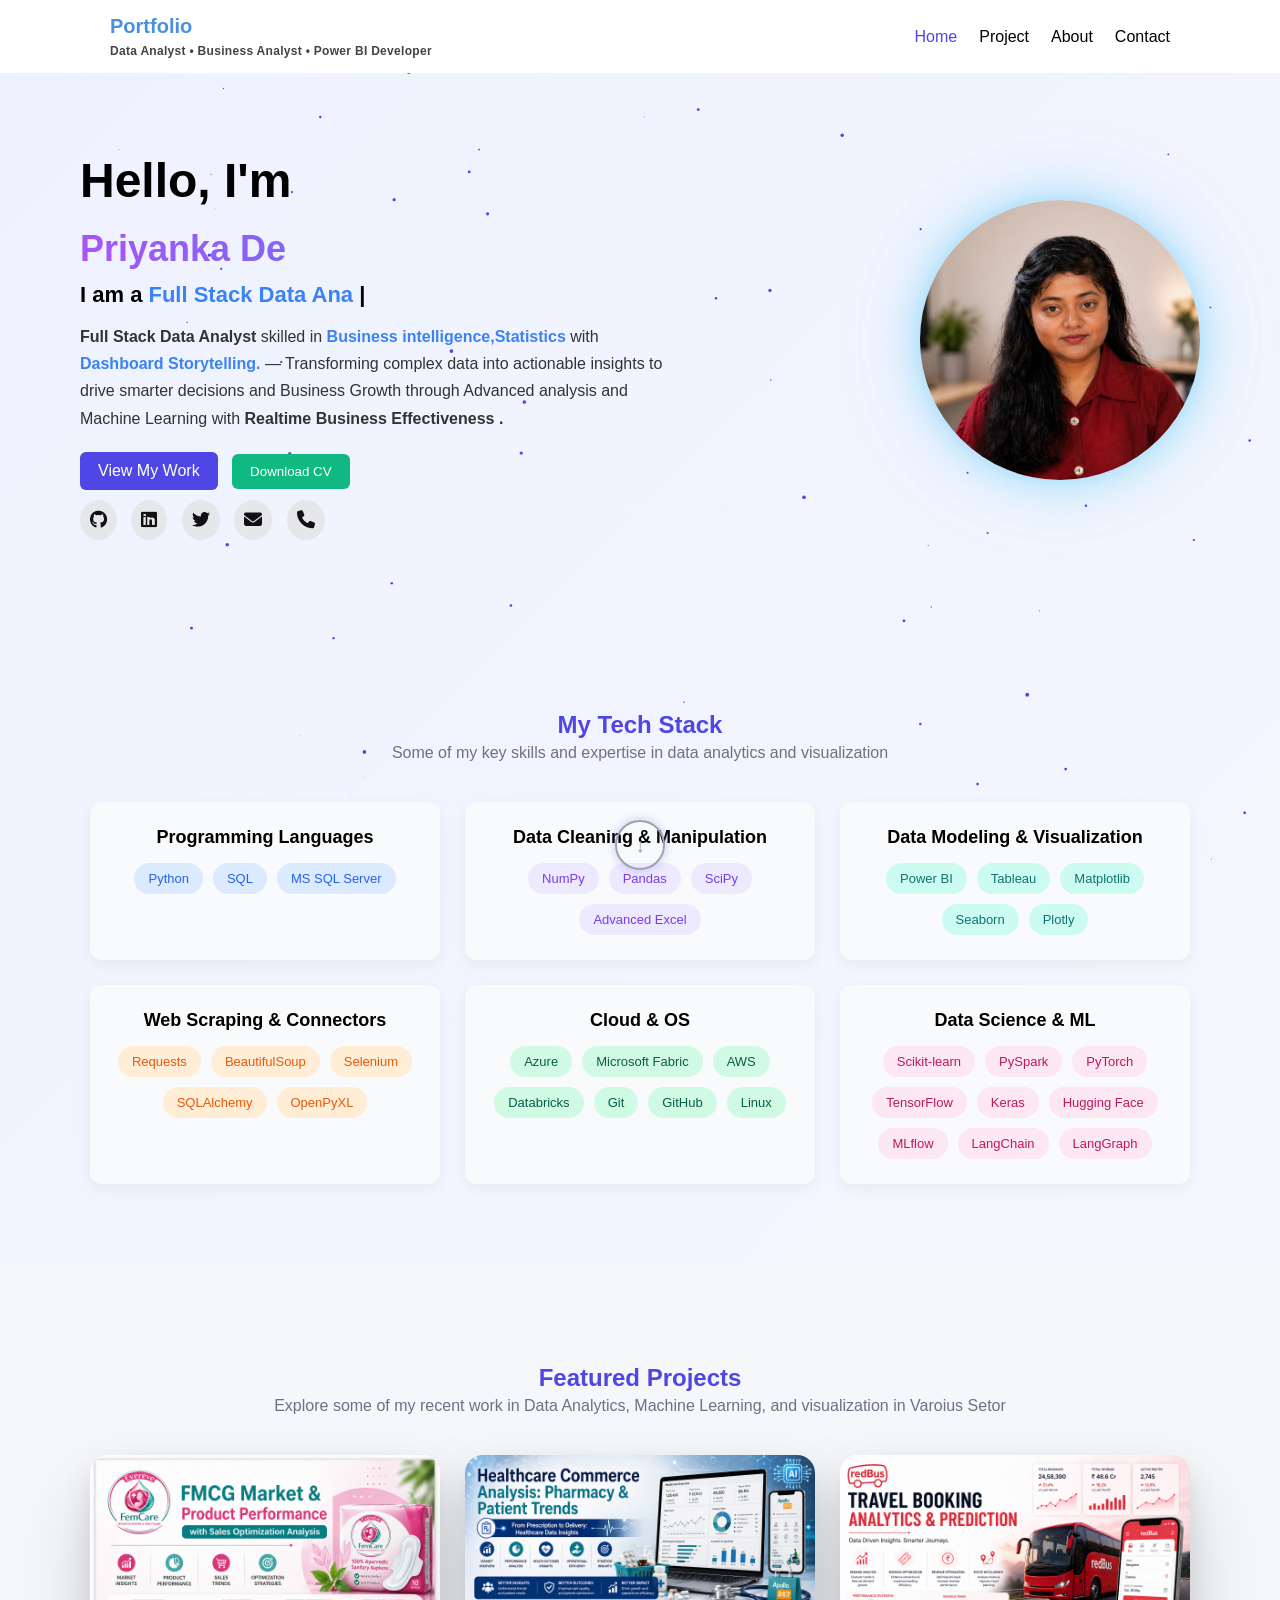
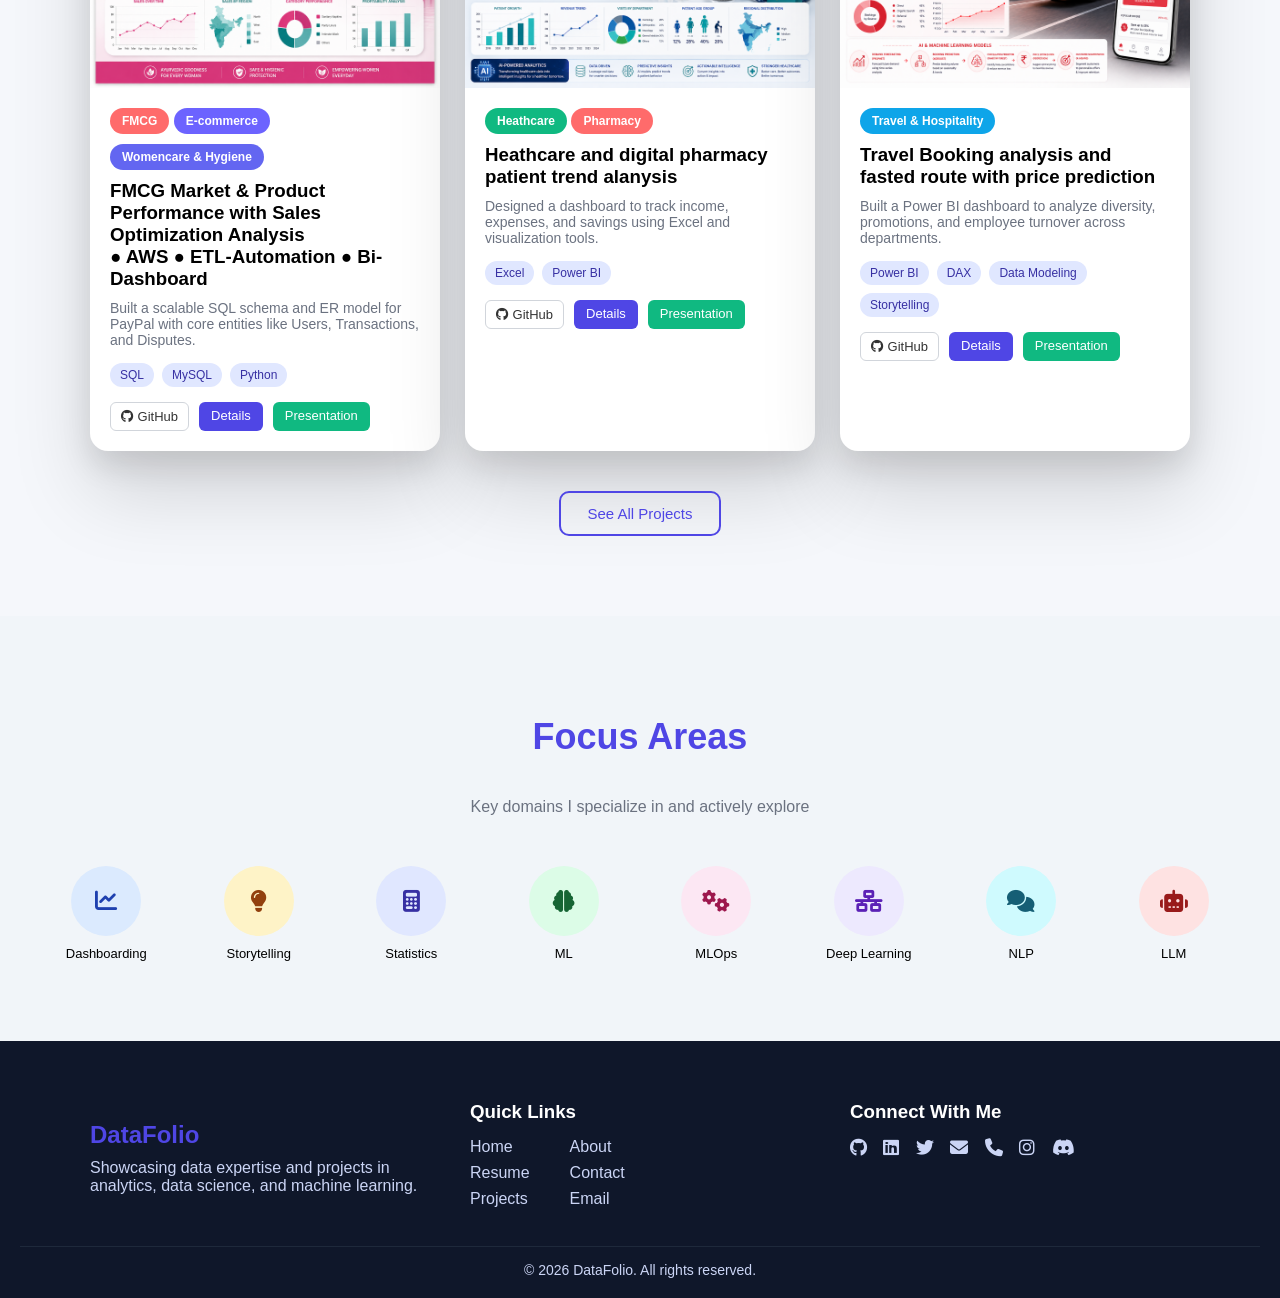
==== commit 18ab4945: "Update project link in index.html" ====
--- a/index.html
+++ b/index.html
@@ -26,7 +26,7 @@
     <ul>
       <li><a href="index.html">Home</a></li>
       <!-- <li><a href="projects.html">Projects</a></li> -->
-      <li><a href="project_1.html">Project</a></li>
+      <li><a href="1ll.html">Project</a></li>
       <!-- <li><a href="resume.html">Resume</a></li> -->
       <li><a href="about.html">About</a></li>
       <!-- <li><b>Blog</b></li> -->
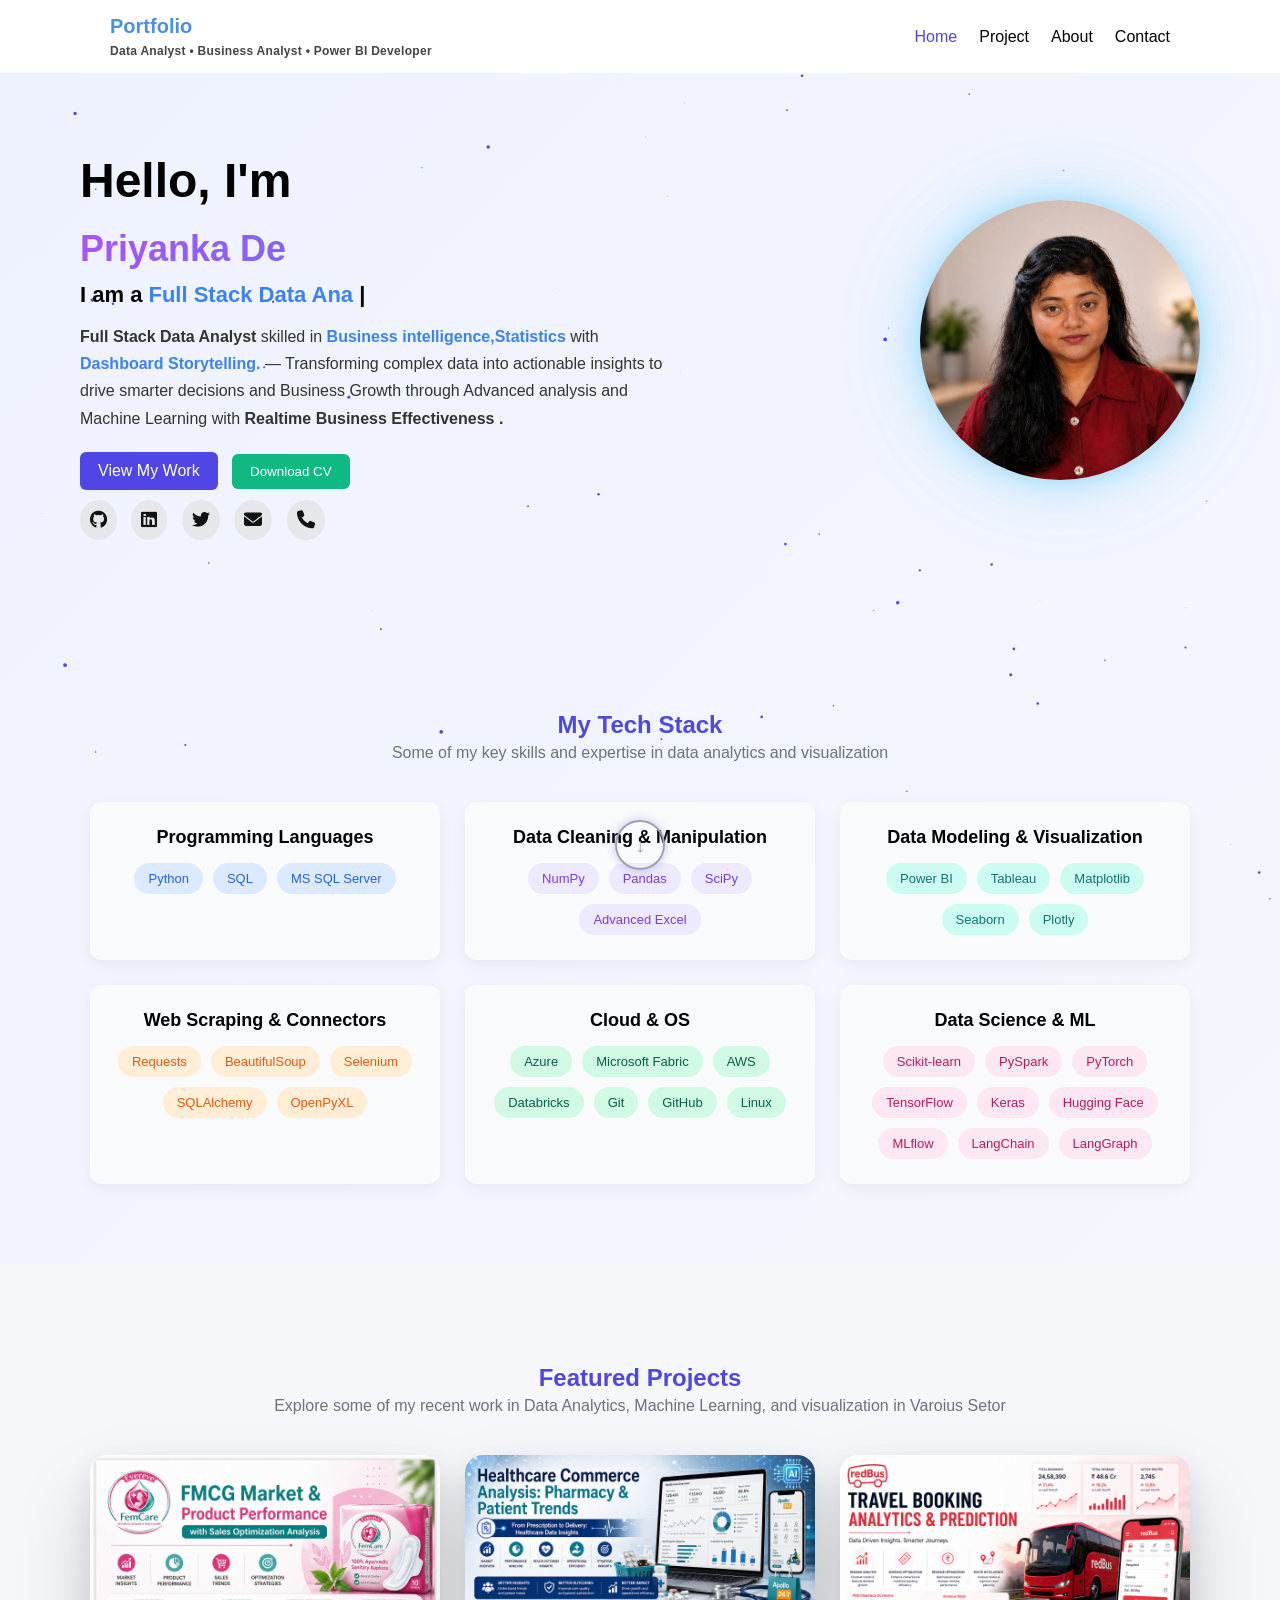
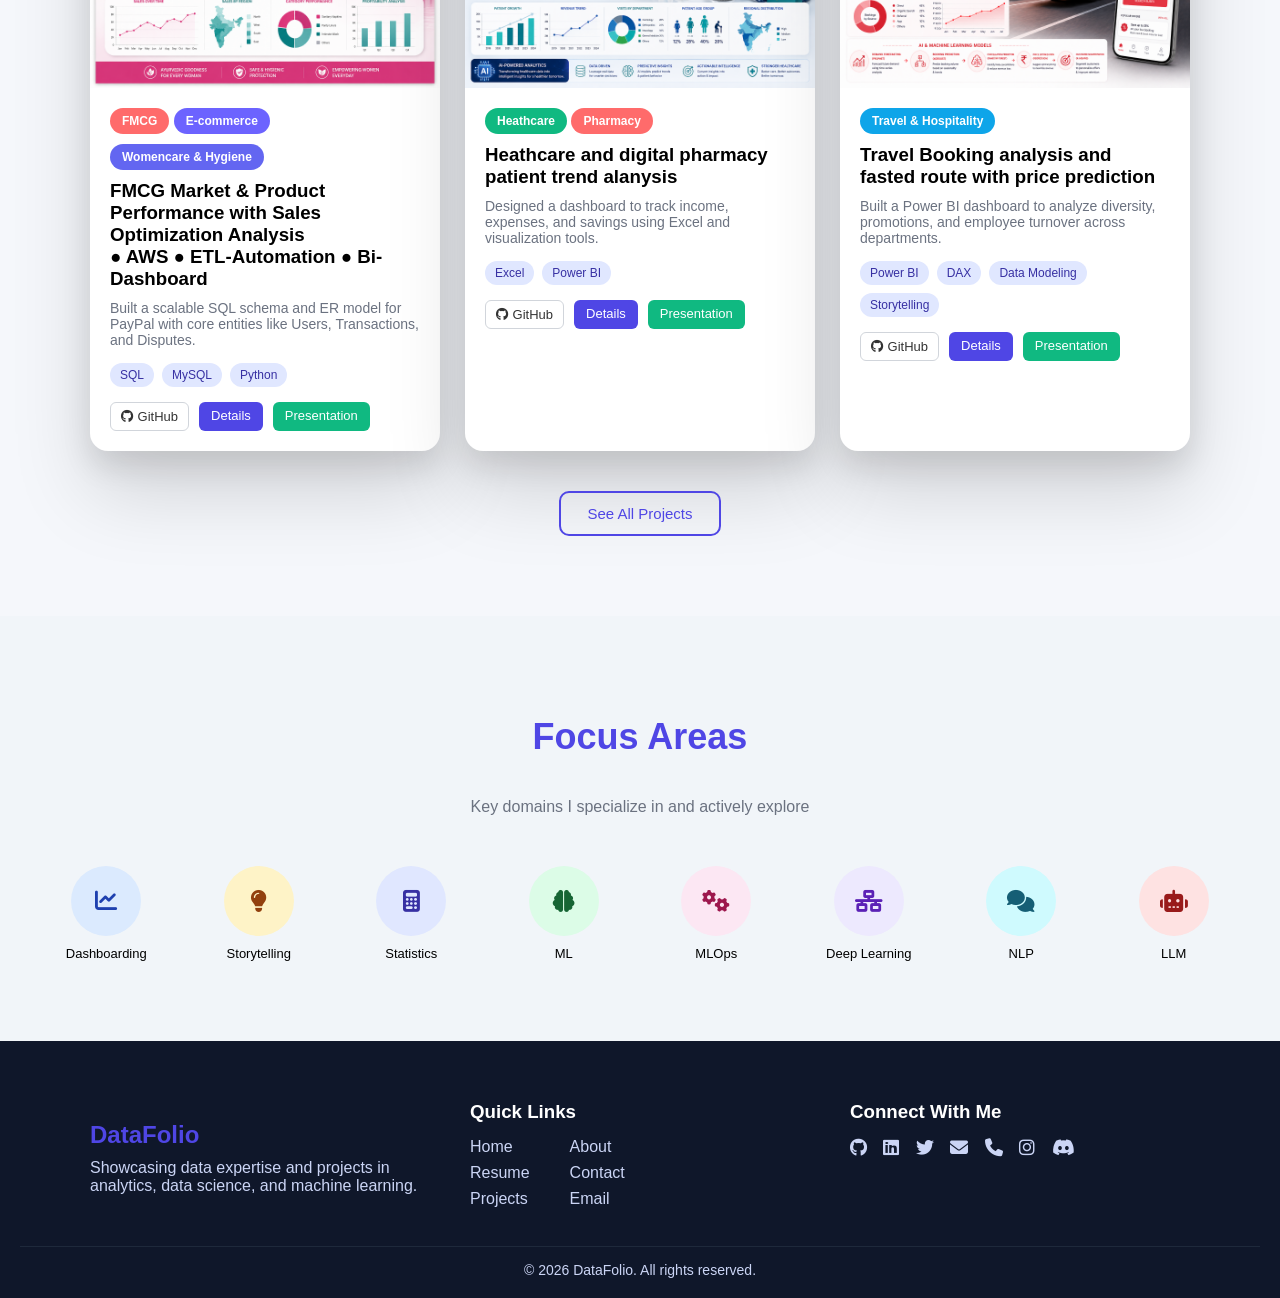
==== commit b2840726: "Update index.html" ====
--- a/index.html
+++ b/index.html
@@ -26,7 +26,7 @@
     <ul>
       <li><a href="index.html">Home</a></li>
       <!-- <li><a href="projects.html">Projects</a></li> -->
-      <li><a href="1ll.html">Project</a></li>
+      <li><a href="project_1.html.html">Project</a></li>
       <!-- <li><a href="resume.html">Resume</a></li> -->
       <li><a href="about.html">About</a></li>
       <!-- <li><b>Blog</b></li> -->
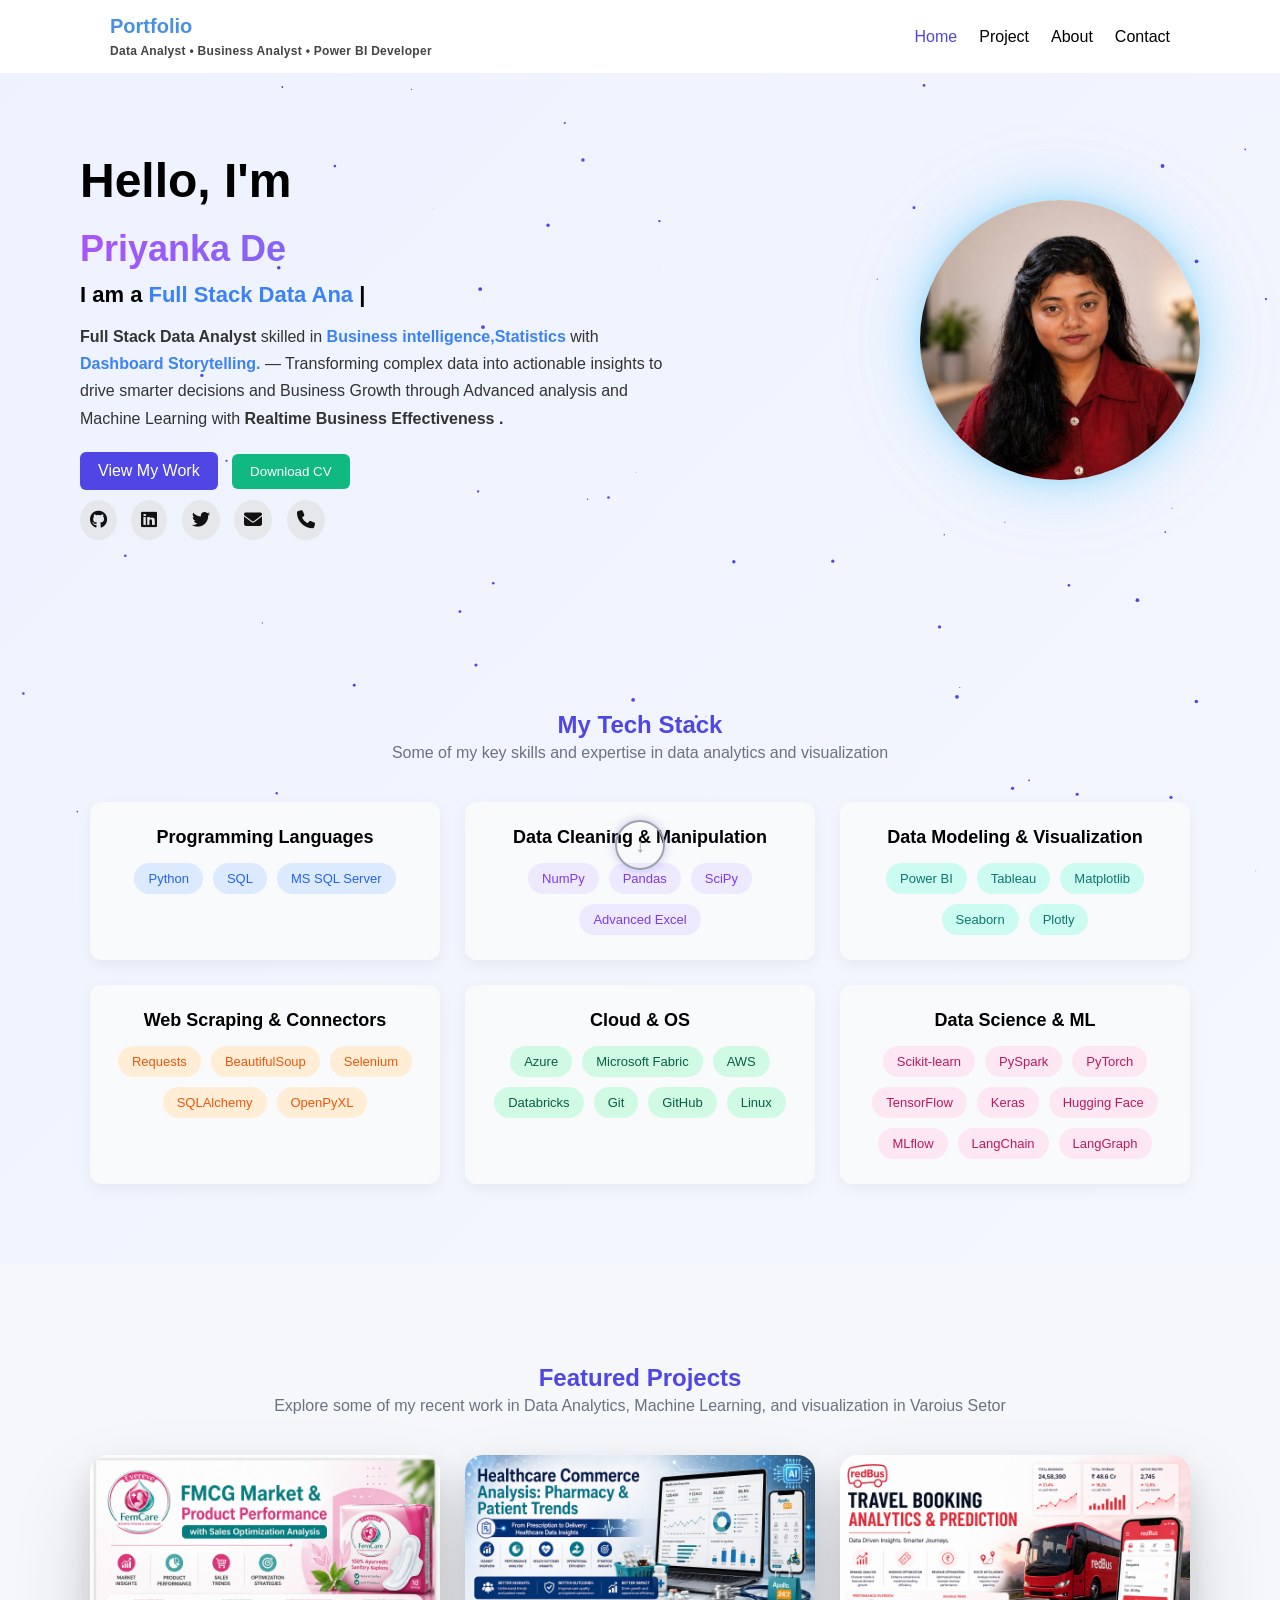
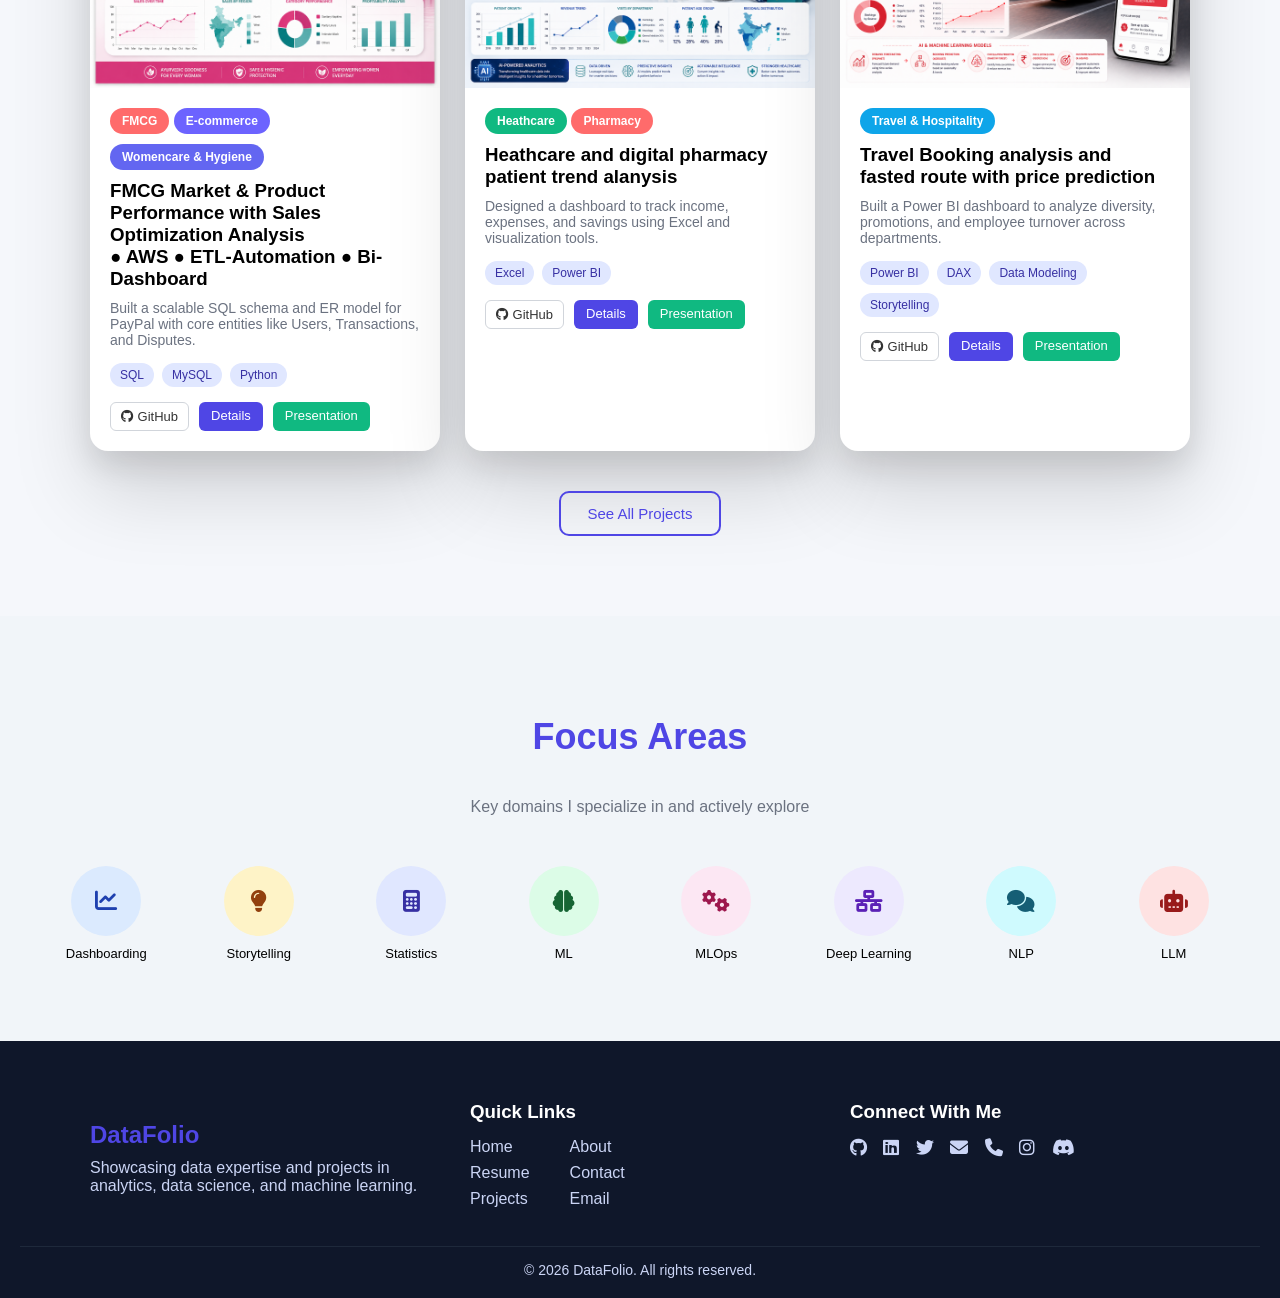
==== commit d939ef8e: "Update index.html" ====
--- a/index.html
+++ b/index.html
@@ -26,7 +26,7 @@
     <ul>
       <li><a href="index.html">Home</a></li>
       <!-- <li><a href="projects.html">Projects</a></li> -->
-      <li><a href="project_1.html.html">Project</a></li>
+      <li><a href="project_1.html">Project</a></li>
       <!-- <li><a href="resume.html">Resume</a></li> -->
       <li><a href="about.html">About</a></li>
       <!-- <li><b>Blog</b></li> -->
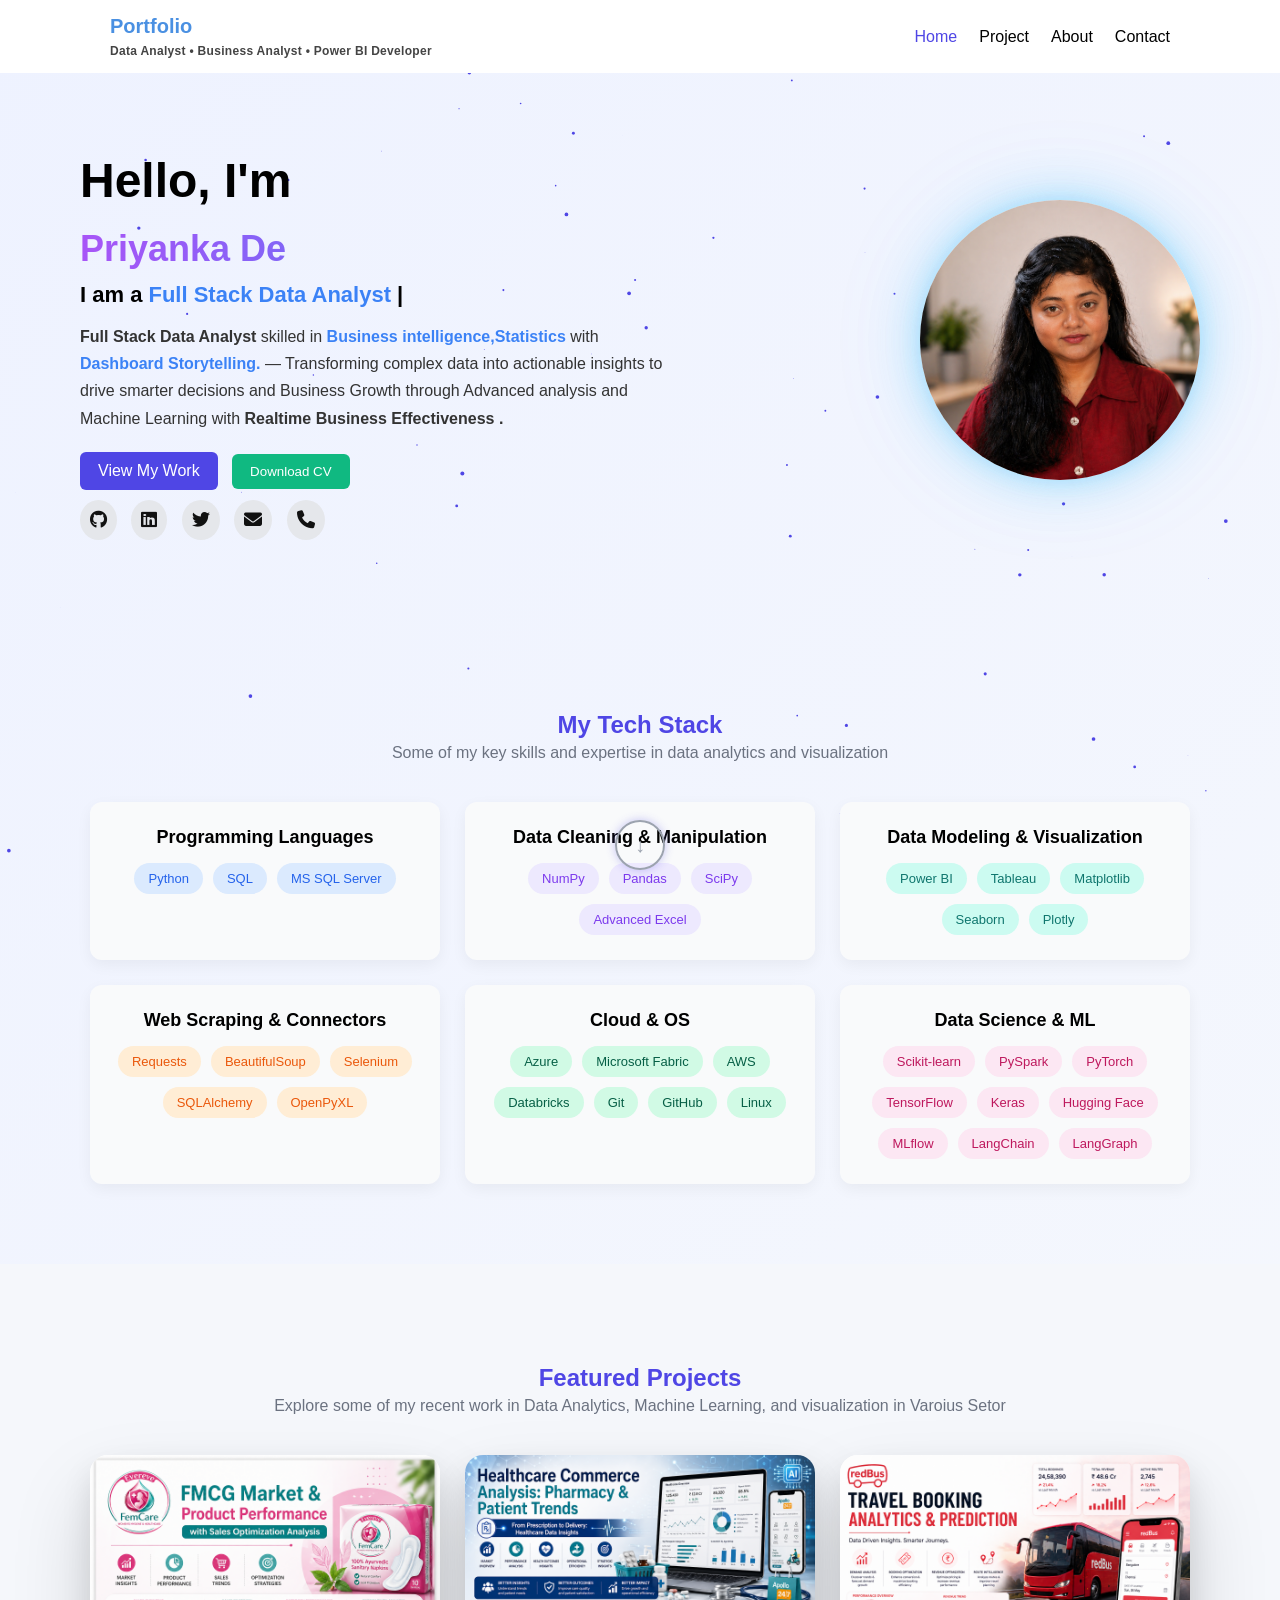
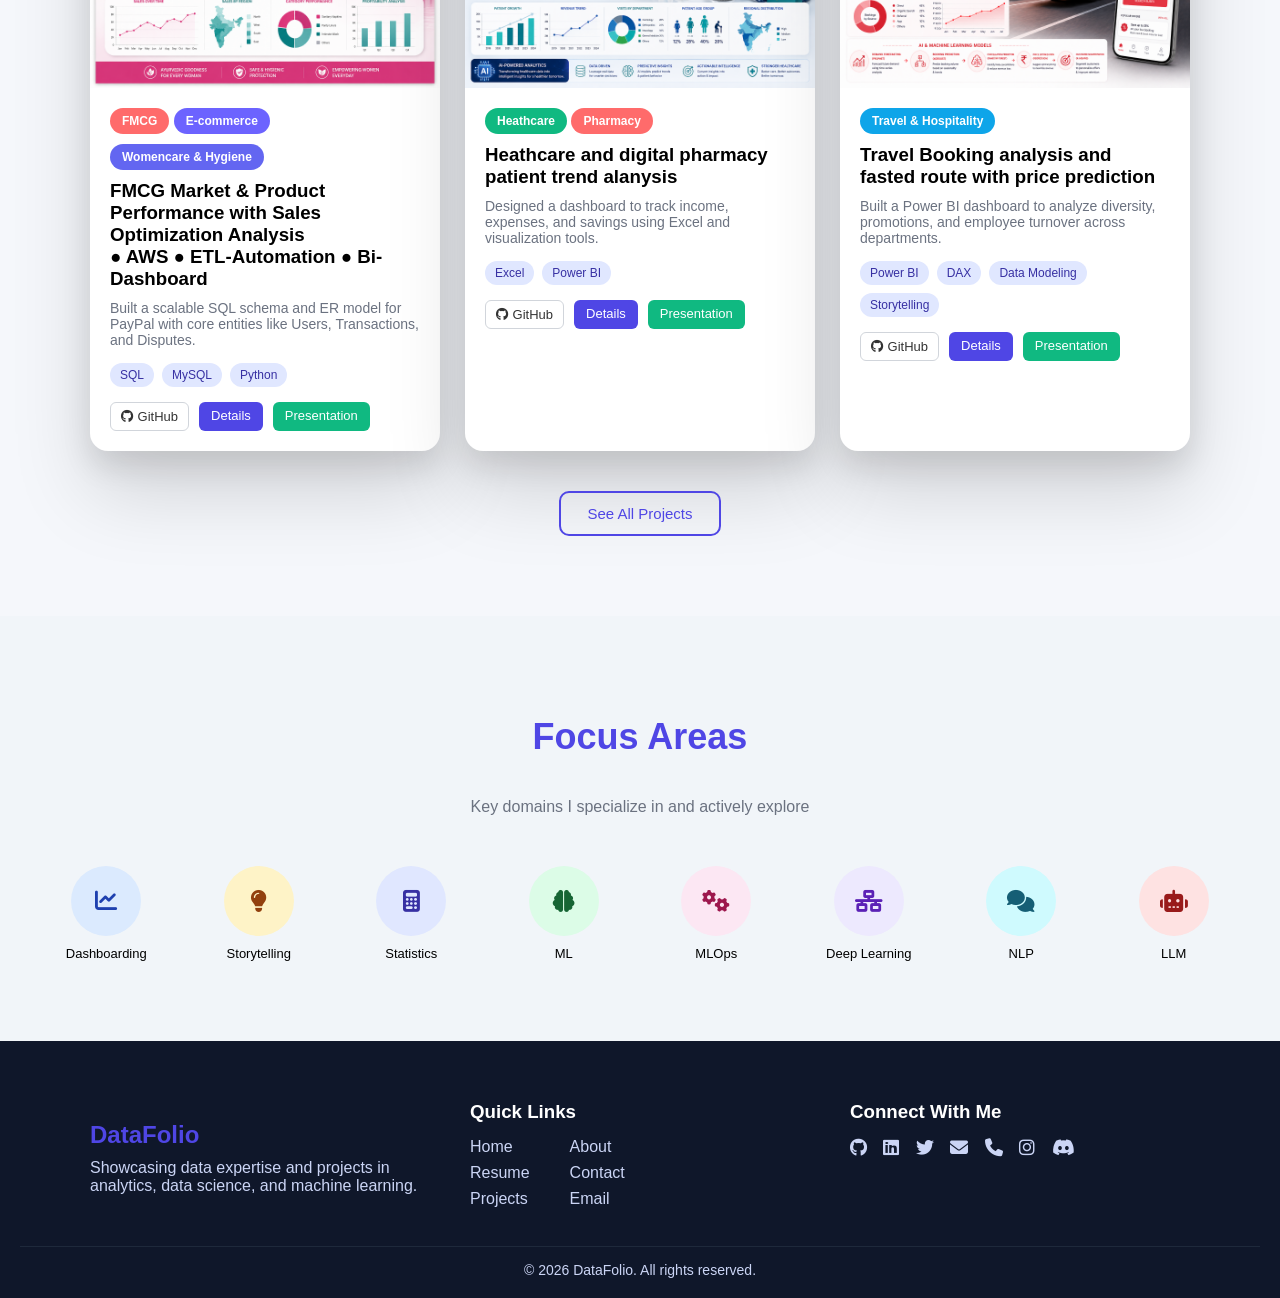
==== commit 9c2ecdeb: "Update index.html" ====
--- a/index.html
+++ b/index.html
@@ -26,7 +26,7 @@
     <ul>
       <li><a href="index.html">Home</a></li>
       <!-- <li><a href="projects.html">Projects</a></li> -->
-      <li><a href="project_1.html">Project</a></li>
+      <li><a href="1ll.html">Project</a></li>
       <!-- <li><a href="resume.html">Resume</a></li> -->
       <li><a href="about.html">About</a></li>
       <!-- <li><b>Blog</b></li> -->
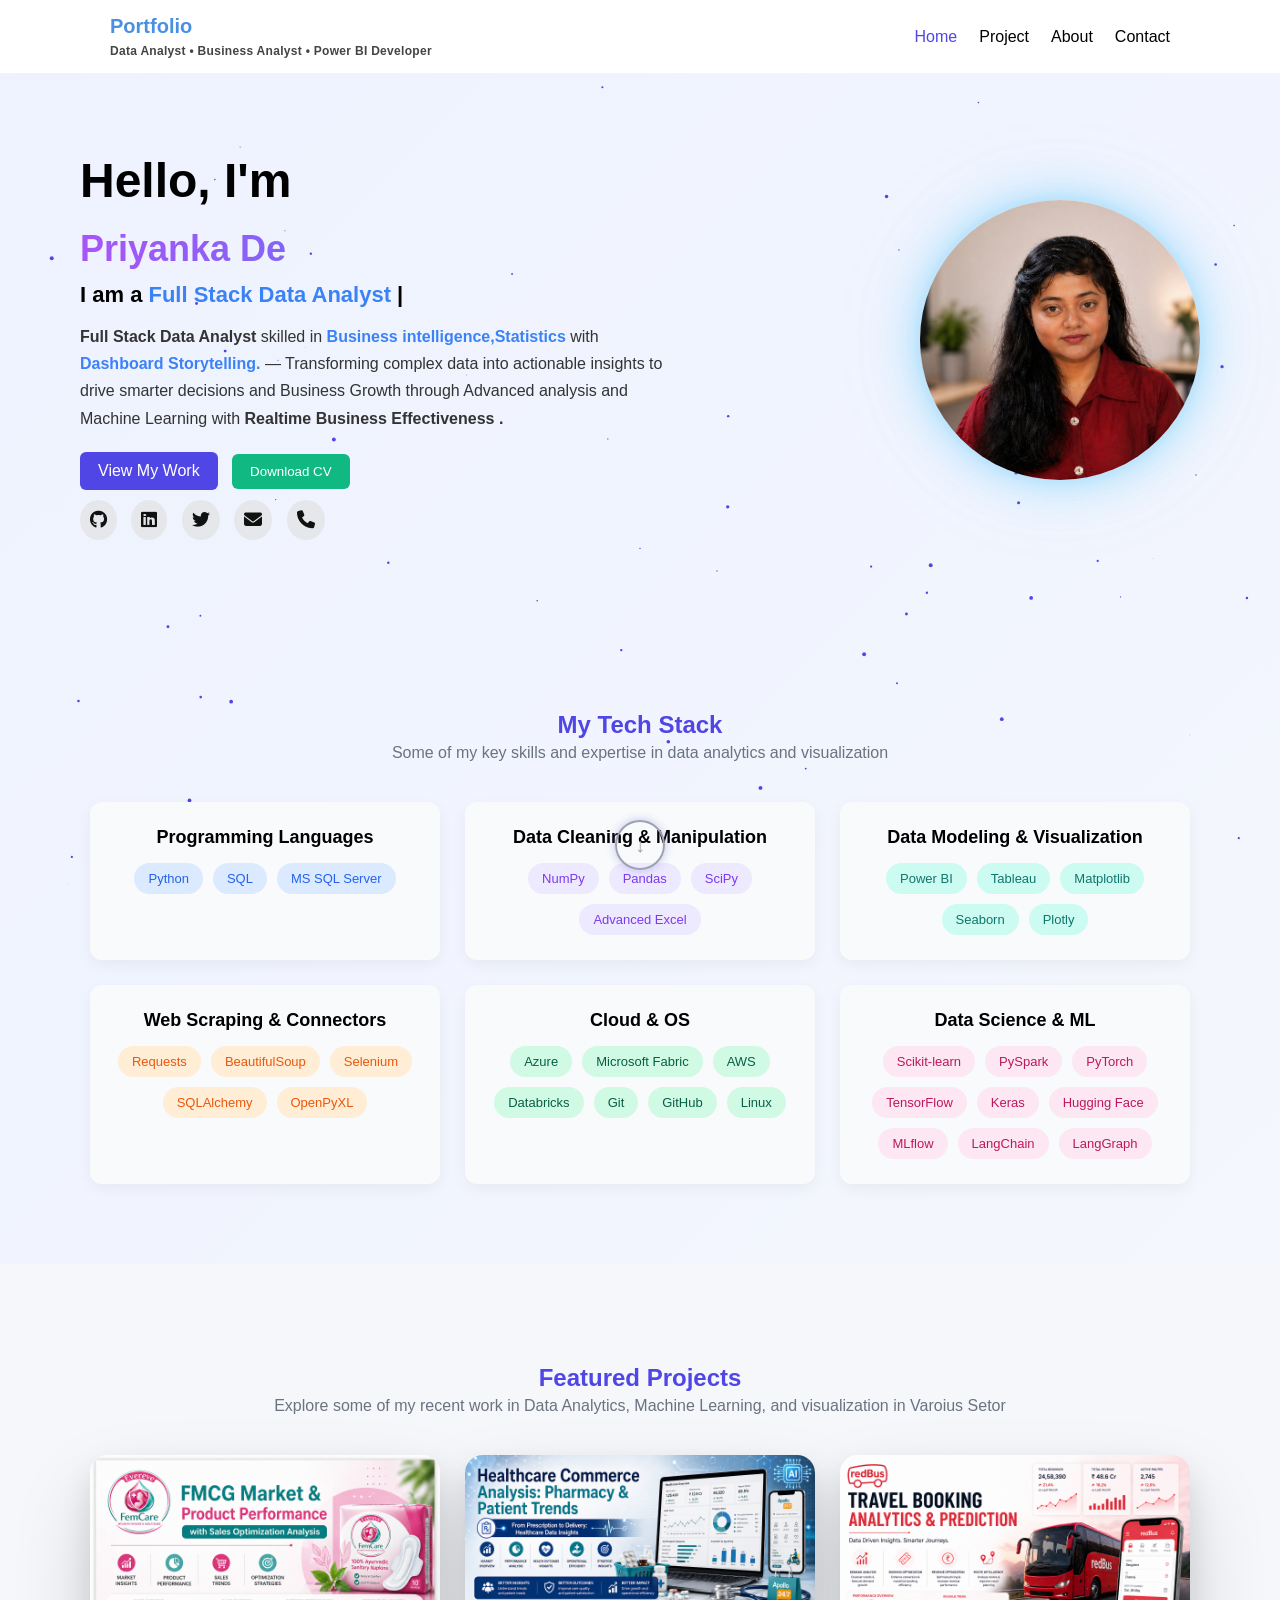
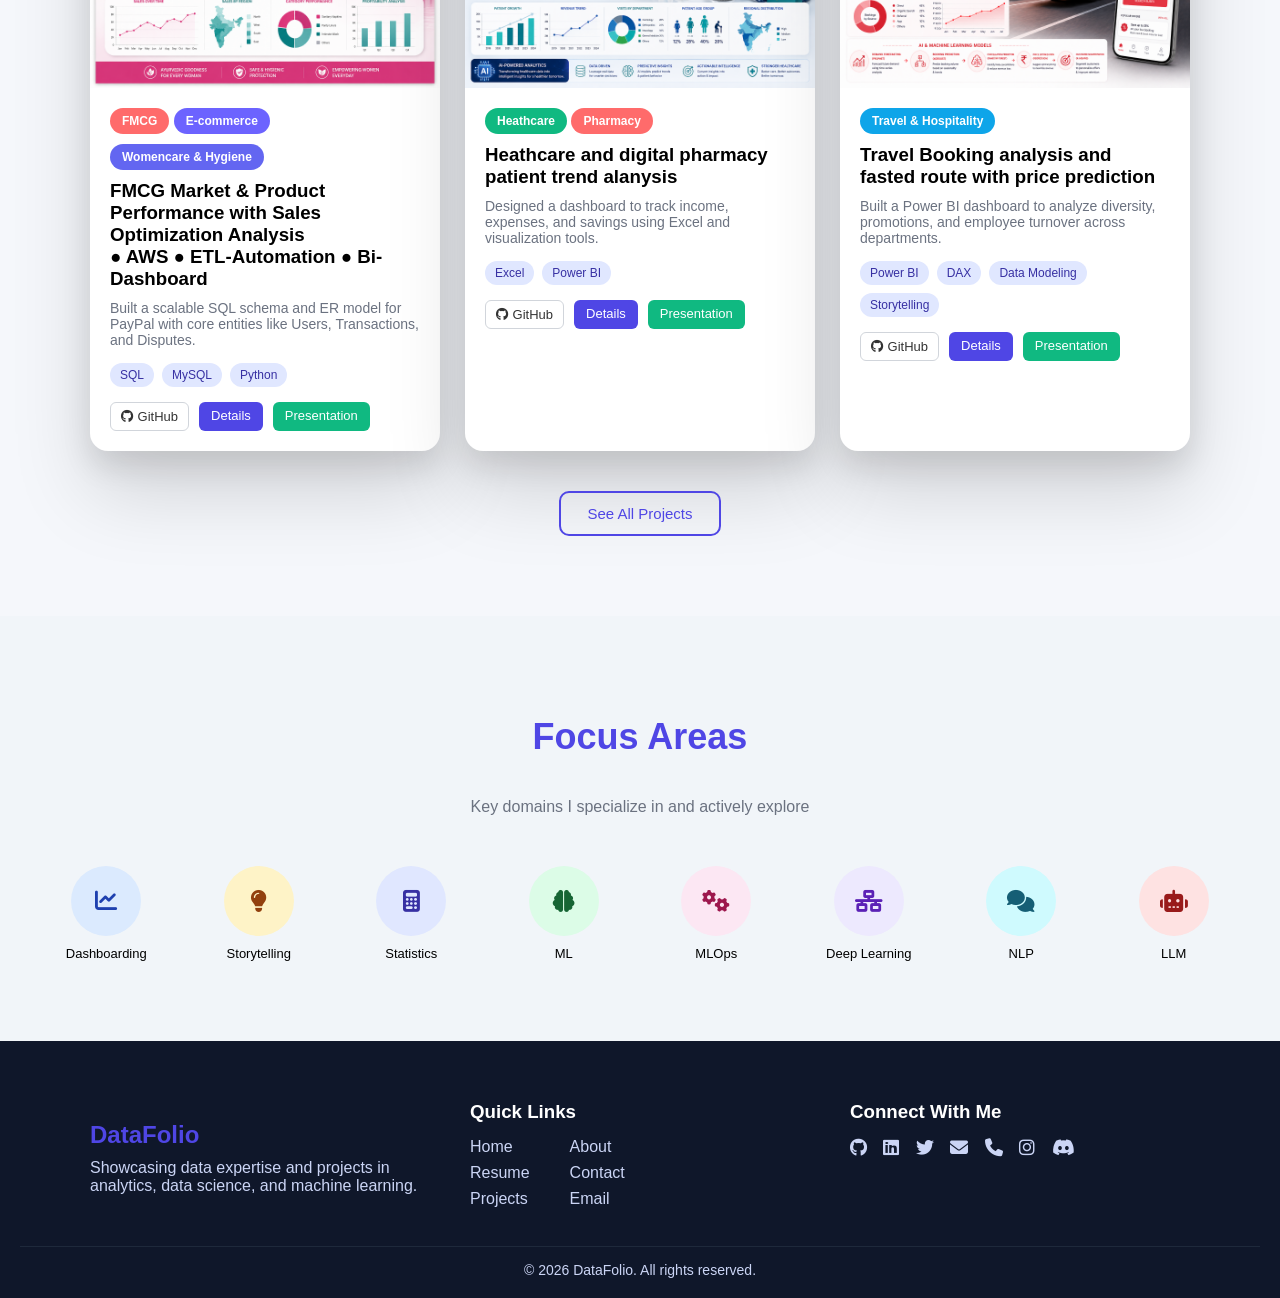
==== commit 3145b04f: "Update project link in index.html" ====
--- a/index.html
+++ b/index.html
@@ -26,7 +26,7 @@
     <ul>
       <li><a href="index.html">Home</a></li>
       <!-- <li><a href="projects.html">Projects</a></li> -->
-      <li><a href="1ll.html">Project</a></li>
+      <li><a href="1234.html">Project</a></li>
       <!-- <li><a href="resume.html">Resume</a></li> -->
       <li><a href="about.html">About</a></li>
       <!-- <li><b>Blog</b></li> -->
